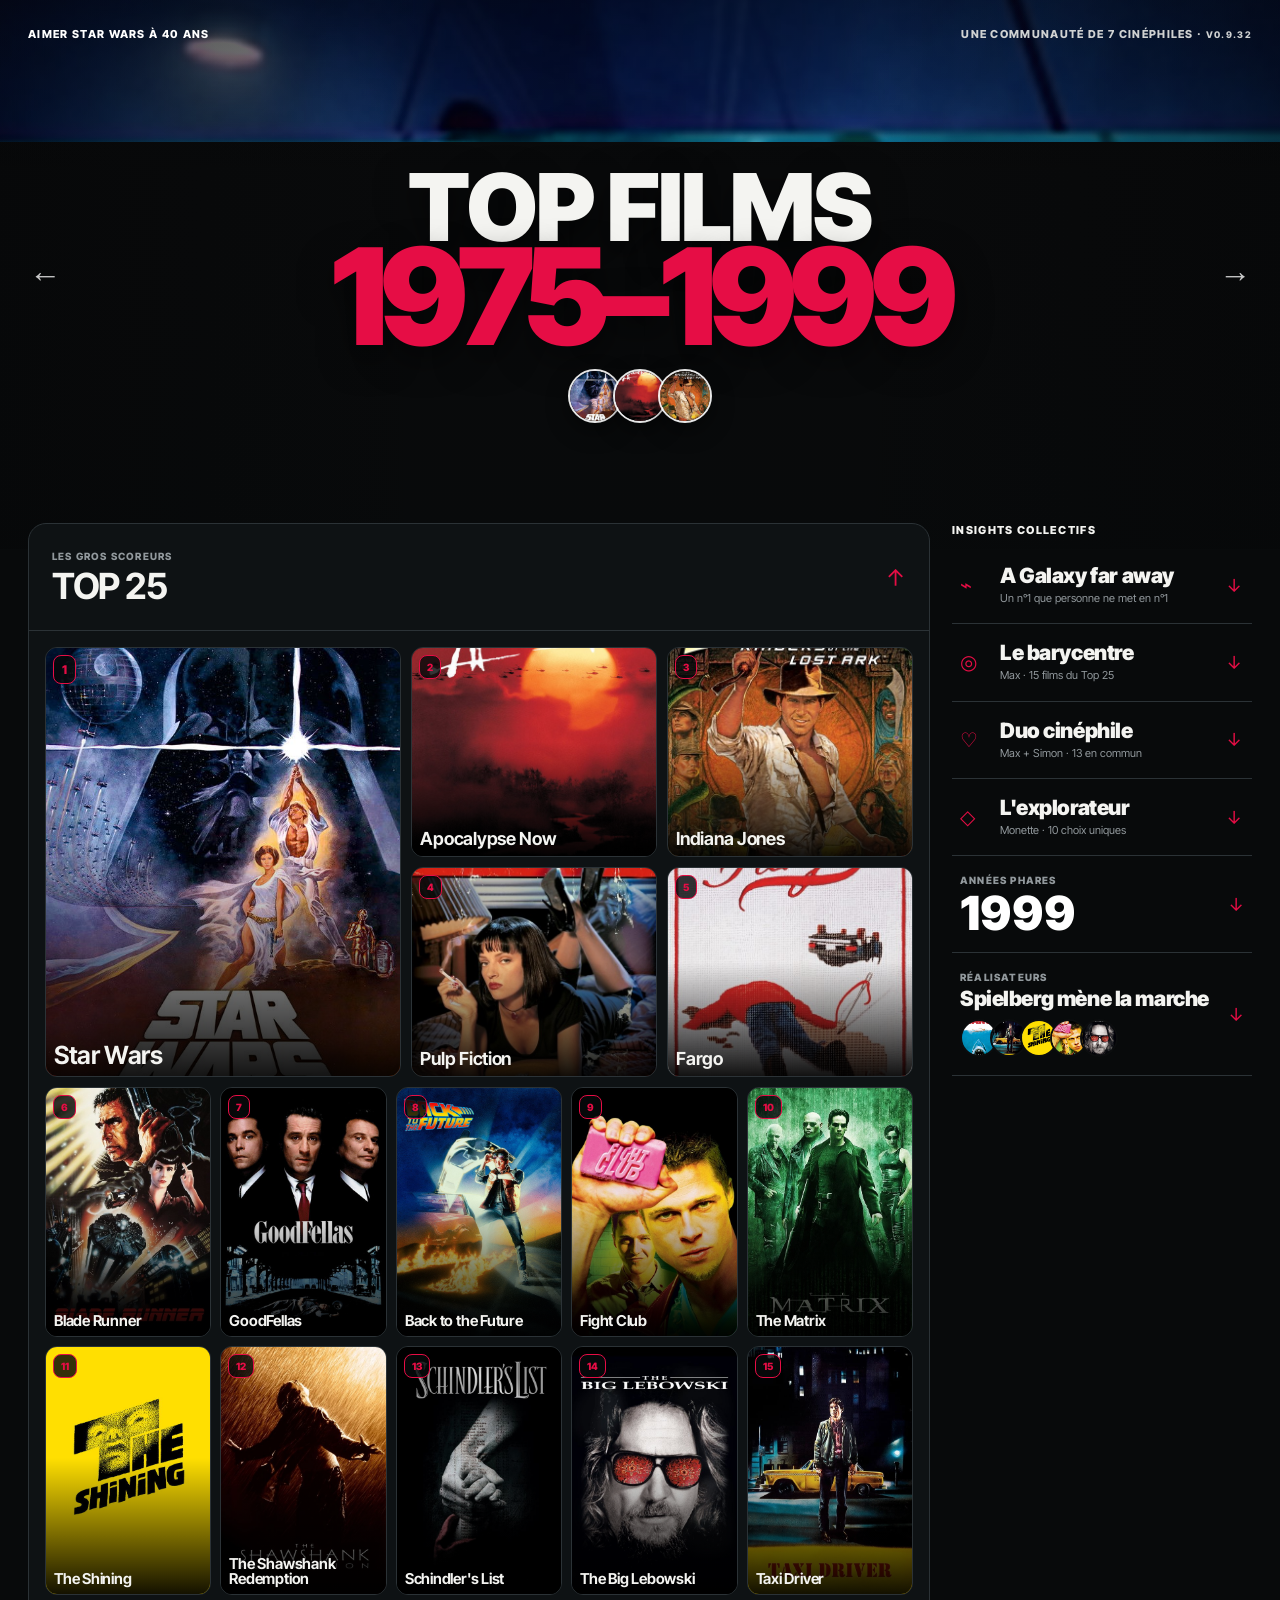
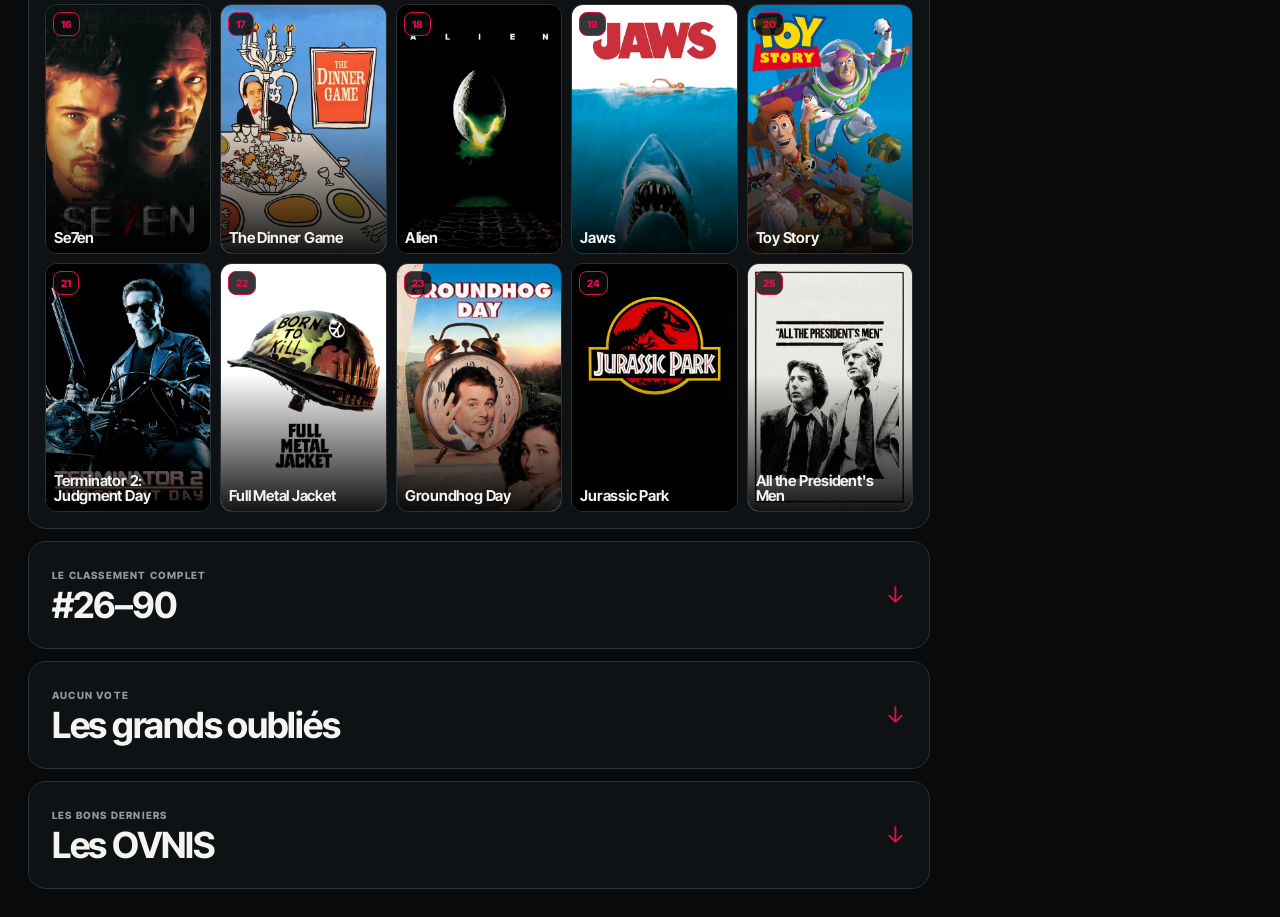
==== 1975-1999/index.html @ 425465da "Restore 1975-1999 hero and native-feeling swipes" ====
<!doctype html>
<html lang="fr">
<head>
<meta charset="utf-8">
<meta name="viewport" content="width=device-width,initial-scale=1,viewport-fit=cover">
<title>Top films 1975–1999 · Aimer Star Wars à 40 ans</title>
<link rel="icon" href="../favicon.svg" type="image/svg+xml">
<link rel="preload" href="../assets/cinema-hero-1975-1999.jpg" as="image">
<link rel="preload" href="../assets/inter-tight-latin.woff2" as="font" type="font/woff2" crossorigin>
<style>
@font-face{font-family:InterTight;src:url('../assets/inter-tight-latin.woff2') format('woff2');font-weight:100 900;font-style:normal;font-display:swap}
:root{--bg:#080a0b;--panel:#0e1214;--line:#2b3236;--txt:#f4f4f1;--mut:#92999d;--red:#e60d45}
*{box-sizing:border-box}
html{background:var(--bg)}
body{margin:0;background:var(--bg);color:var(--txt);font-family:InterTight,Inter,Arial,sans-serif;overflow-x:hidden}
button,a{font:inherit}

/* HERO 1975–1999 */
.hero{height:min(61vh,650px);min-height:480px;position:relative;overflow:hidden;isolation:isolate;background:#090a0b;touch-action:pan-y;will-change:transform}
.hero-bg{position:absolute;top:-4%;left:-4%;width:108%;height:108%;object-fit:cover;object-position:center 46%;filter:saturate(.82) contrast(1.07) brightness(.76);transform:scale(.94);z-index:-3;pointer-events:none}
.hero:before{content:"";position:absolute;inset:0;z-index:-2;background:linear-gradient(90deg,rgba(5,6,7,.46),transparent 35%,transparent 65%,rgba(5,6,7,.46)),linear-gradient(180deg,rgba(5,6,7,.46),transparent 34%,rgba(8,10,11,.12) 55%,#080a0b 100%)}
.hero-nav{max-width:1450px;margin:auto;padding:27px 28px;display:flex;justify-content:space-between;gap:24px;color:#fff;font-size:11px;font-weight:800;letter-spacing:.12em;text-transform:uppercase;position:relative;z-index:4}
.hero-nav span:last-child{color:#d0d2d2}
.hero-title{position:absolute;inset:17% 28px 8%;display:grid;place-items:center;pointer-events:none;z-index:2}
.hero-title h1{margin:0;text-align:center;font-weight:900;letter-spacing:-.055em;line-height:.78;text-transform:uppercase;text-shadow:0 12px 34px rgba(0,0,0,.55)}
.hero-title-line{display:block;font-size:clamp(46px,7.3vw,104px)}
.hero-title em{display:block;color:var(--red);font-style:normal;font-size:clamp(62px,10.5vw,150px);letter-spacing:-.07em}
.hero-top-three{display:flex;justify-content:center;gap:0;margin:20px auto 0;height:58px}
.hero-medallion{width:54px;height:54px;border-radius:50%;overflow:hidden;border:2px solid rgba(255,255,255,.9);margin-left:-9px;box-shadow:0 8px 22px rgba(0,0,0,.45)}
.hero-medallion:first-child{margin-left:0}.hero-medallion img{width:100%;height:100%;object-fit:cover}
.era-nav{position:absolute;inset:0;z-index:12;pointer-events:none}
.era-arrow{position:absolute;top:50%;transform:translateY(-50%);width:58px;height:82px;display:grid;place-items:center;text-decoration:none;color:rgba(255,255,255,.78);pointer-events:auto;font-size:32px;font-weight:300}
.era-arrow.left{left:16px}.era-arrow.right{right:16px}
.era-arrow:after{content:attr(data-tip);position:absolute;top:50%;padding:8px 10px;background:rgba(8,10,11,.94);border:1px solid rgba(255,255,255,.13);font-size:11px;font-weight:750;white-space:nowrap;opacity:0;visibility:hidden;transform:translateY(-50%);transition:opacity .16s ease .7s,visibility 0s linear .86s}
.era-arrow.left:after{left:calc(100% + 7px)}.era-arrow.right:after{right:calc(100% + 7px)}
.era-arrow:hover{color:#fff}.era-arrow:hover:after,.era-arrow:focus-visible:after{opacity:1;visibility:visible;transition-delay:.7s}
.hero.is-era-dragging{transition:none!important}.hero.is-era-settling{transition:transform .22s cubic-bezier(.2,.75,.25,1)!important}

.shell{max-width:1450px;margin:-54px auto 0;padding:28px;position:relative;z-index:2}
.layout{display:grid;grid-template-columns:minmax(0,1fr) 300px;gap:22px;align-items:start}
.stack{display:grid;gap:12px}
.section{position:relative;border:1px solid var(--line);border-radius:18px;background:var(--panel);overflow:hidden}
.section-head{width:100%;min-height:106px;border:0;background:transparent;color:inherit;padding:23px;display:flex;justify-content:space-between;align-items:center;text-align:left;cursor:pointer}
.section-head small{display:block;color:var(--mut);font-size:10px;font-weight:800;letter-spacing:.12em;text-transform:uppercase;margin-bottom:7px}
.section-head strong{font-size:36px;line-height:.95;letter-spacing:-.035em}.section-head i{font-style:normal;color:var(--red);font-size:23px;transition:transform .25s}.section.open .section-head i{transform:rotate(180deg)}
.section-body{display:none;border-top:1px solid var(--line);padding:16px}.section.open .section-body{display:block}

/* Match 2000–2024 Top 25 card language */
.top5{display:grid;grid-template-columns:1.45fr 1fr 1fr;grid-auto-rows:210px;gap:10px;margin-bottom:10px}
.top5 .tile{aspect-ratio:auto;min-height:0}.top5 .tile:first-child{grid-row:span 2}.top5 .tile:nth-child(n+2){min-height:210px}
.grid{display:grid;grid-template-columns:repeat(5,minmax(0,1fr));gap:9px}.grid.compact{grid-template-columns:repeat(9,minmax(0,1fr))}
.tile{position:relative;border:1px solid var(--line);border-radius:12px;background:#151a1d;aspect-ratio:2/3;overflow:hidden;padding:0;color:inherit;cursor:pointer;text-align:left}
.tile img{width:100%;height:100%;object-fit:cover;display:block;transition:transform .22s ease}.tile:after{content:"";position:absolute;inset:45% 0 0;background:linear-gradient(transparent,rgba(0,0,0,.92))}
.rank{position:absolute;z-index:2;top:7px;left:7px;border:1px solid var(--red);border-radius:8px;color:var(--red);background:rgba(8,10,11,.82);padding:5px 7px;font-size:10px;font-weight:850}
.name{position:absolute;z-index:2;left:8px;right:8px;bottom:8px;font-weight:650;font-size:15px;line-height:1;letter-spacing:-.015em}.top5 .name{font-size:18px}.top5 .tile:first-child .name{font-size:25px}.top5 .tile:first-child .rank{font-size:12px;padding:6px 8px}
.hover{position:absolute;z-index:3;inset:0;padding:10px;display:flex;flex-direction:column;justify-content:flex-end;background:linear-gradient(transparent,rgba(0,0,0,.96));opacity:0;transition:.16s;font-size:10px}.tile:hover .hover{opacity:1}.hover b{color:var(--red)}

.sidebar{position:sticky;top:18px}.sidebar-title{font-size:11px;font-weight:850;letter-spacing:.12em;text-transform:uppercase;margin:0 0 10px}.insight,.year-card,.directors{border-bottom:1px solid var(--line)}
.side-toggle{width:100%;border:0;background:transparent;color:inherit;padding:18px 8px;display:grid;grid-template-columns:30px minmax(0,1fr) 18px;gap:10px;align-items:center;text-align:left;cursor:pointer;transition:background .18s,box-shadow .18s}.side-toggle:hover,.side-toggle:focus-visible{background:rgba(230,13,69,.08);box-shadow:inset 2px 0 0 var(--red)}
.side-icon{color:var(--red);font-size:20px}.side-title{display:block;font-size:21px;line-height:1;font-weight:900;letter-spacing:-.02em}.side-sub{display:block;color:var(--mut);font-size:11px;margin-top:5px;line-height:1.3}.side-arrow{color:var(--red);font-size:18px}.side-detail{display:none;padding:0 8px 18px 48px}.insight.open .side-detail,.year-card.open .side-detail,.directors.open .side-detail{display:block}
.side-detail ul{list-style:none;padding:0;margin:0;display:grid;gap:12px}.side-detail li{position:relative;color:#c7cccf;font-size:12px;line-height:1.45;padding-left:14px}.side-detail li:before{content:"";position:absolute;left:0;top:.58em;width:5px;height:5px;border-radius:50%;background:var(--red)}
.year-card .side-toggle,.directors .side-toggle{grid-template-columns:1fr auto}.kicker{display:block;color:var(--mut);font-size:10px;font-weight:850;letter-spacing:.12em;text-transform:uppercase}.year{display:block;color:#fff;font-size:47px;font-weight:950;line-height:.9;margin-top:6px}.chart{height:90px;display:flex;align-items:flex-end;gap:3px;margin:12px 0 16px}.bar{flex:1;min-width:2px;height:calc(var(--v)*10%);background:#3a4348;transition:.18s;position:relative}.bar:hover,.bar.hot{background:var(--red)}.bar:after{content:attr(data-y);position:absolute;bottom:calc(100% + 6px);left:50%;transform:translateX(-50%);font-size:9px;color:#fff;opacity:0}.bar:hover:after{opacity:1}.year-links{display:grid;grid-template-columns:1fr 1fr;gap:6px}.year-links span{border:1px solid var(--line);padding:8px;font-size:10px;color:#b9c0c3}.faces{display:flex;align-items:center;margin-top:10px}.face{width:38px;height:38px;border-radius:50%;overflow:hidden;border:2px solid #0b0d0e;margin-left:-8px}.face:first-child{margin-left:0}.face img{width:100%;height:100%;object-fit:cover}.director-list{display:grid;gap:13px;color:#c7cccf;font-size:11px}.director-list b{display:block;color:#fff;font-size:13px;margin-bottom:3px}
.ghosts{display:grid;grid-template-columns:repeat(5,1fr);gap:9px}.ghost{position:relative;border:1px solid var(--line);border-radius:12px;aspect-ratio:2/3;overflow:hidden;padding:0;background:#101416;color:#fff;cursor:pointer}.ghost img{width:100%;height:100%;object-fit:cover}.ghost span{position:absolute;left:0;right:0;bottom:0;padding:45px 11px 11px;background:linear-gradient(transparent,rgba(0,0,0,.93));font-weight:850;text-align:left}

.modalbg{position:fixed;inset:0;z-index:50;background:rgba(0,0,0,.78);display:none;align-items:center;justify-content:center;padding:20px}.modalbg.open{display:flex}.modal{position:relative;width:min(760px,100%);max-height:86vh;overflow:auto;border:1px solid #3a454b;border-radius:14px;background:#111517;padding:20px;touch-action:pan-y;will-change:transform,opacity}.modal.is-dragging{transition:none!important}.modal-layout{display:grid;grid-template-columns:120px 1fr;gap:18px}.modal-thumb{aspect-ratio:2/3;overflow:hidden;border-radius:8px}.modal-thumb img{width:100%;height:100%;object-fit:cover}.modal h2{font-size:38px;line-height:.93;margin:7px 0 10px}.modal-rank{color:var(--red);font-size:11px;font-weight:850;text-transform:uppercase;letter-spacing:.08em}.stats{display:flex;gap:12px;flex-wrap:wrap;color:#c4c9cc;font-size:12px}.close{position:absolute;right:12px;top:10px;border:0;background:none;color:#fff;font-size:25px;cursor:pointer;z-index:4}.modal-nav{position:fixed;top:50%;transform:translateY(-50%);border:0;background:rgba(12,15,17,.8);color:#fff;width:46px;height:64px;font-size:26px;cursor:pointer}.modal-prev{left:16px}.modal-next{right:16px}
@view-transition{navigation:auto}
::view-transition-old(root){animation:180ms ease both oldpage}::view-transition-new(root){animation:240ms cubic-bezier(.16,1,.3,1) both newpage}@keyframes oldpage{to{opacity:.82;transform:translateX(-2%)}}@keyframes newpage{from{opacity:.82;transform:translateX(2%)}}

@media(max-width:1000px){.layout{grid-template-columns:1fr}.sidebar{position:relative;top:auto}.hero-bg{top:-3%;left:-3%;width:106%;height:106%;transform:scale(.95)}}
@media(max-width:700px){.hero{min-height:520px;height:66vh}.hero-nav{padding:20px 16px;font-size:9px}.hero-title{inset:17% 14px 8%}.hero-title-line{font-size:clamp(42px,12vw,68px)}.hero-title em{font-size:clamp(56px,17vw,98px)}.hero-top-three{margin-top:14px;height:49px}.hero-medallion{width:46px;height:46px}.era-arrow{width:44px}.era-arrow.left{left:5px}.era-arrow.right{right:5px}.era-arrow:after{display:none}.shell{padding:14px;margin-top:-45px}.top5{grid-template-columns:1fr 1fr;grid-auto-rows:180px}.top5 .tile:first-child{grid-column:1/-1;grid-row:span 2;min-height:360px}.top5 .tile:nth-child(n+2){min-height:180px}.grid{grid-template-columns:repeat(3,minmax(0,1fr));gap:8px}.grid.compact{grid-template-columns:repeat(3,1fr)}.ghosts{grid-template-columns:repeat(2,1fr)}.modal-layout{grid-template-columns:86px 1fr}.modal h2{font-size:28px}.modal-nav{display:none}}
@media(max-width:540px){.hero-bg{top:-2%;left:-2%;width:104%;height:104%;object-position:center 42%;transform:scale(.97)}.grid{grid-template-columns:repeat(3,minmax(0,1fr))}.name{font-size:13px}.top5 .name{font-size:16px}.top5 .tile:first-child .name{font-size:23px}}
@media(prefers-reduced-motion:reduce){*{scroll-behavior:auto!important}.hero,.modal{transition:none!important}}
</style>
</head>
<body>
<header class="hero" id="eraHero">
  <img class="hero-bg" src="../assets/cinema-hero-1975-1999.jpg" alt="" aria-hidden="true">
  <div class="hero-nav"><span>Aimer Star Wars à 40 ans</span><span>Une communauté de 7 cinéphiles · <small>v0.9.32</small></span></div>
  <div class="hero-title">
    <h1><span class="hero-title-line">Top films</span><em>1975–1999</em><span class="hero-top-three" id="heroTopThree" aria-label="Les trois premiers films"></span></h1>
  </div>
  <nav class="era-nav" aria-label="Navigation entre les classements"><a class="era-arrow left" href="../" data-tip="Top films 2000–2024" aria-label="Top films 2000–2024">←</a><a class="era-arrow right" href="../" data-tip="Top films 2000–2024" aria-label="Top films 2000–2024">→</a></nav>
</header>
<div class="shell"><div class="layout"><main><div class="stack">
<section class="section open"><button class="section-head"><span><small>Les gros scoreurs</small><strong>TOP 25</strong></span><i>↓</i></button><div class="section-body"><div class="top5" id="top5"></div><div class="grid" id="top25"></div></div></section>
<section class="section"><button class="section-head"><span><small>Le classement complet</small><strong>#26–90</strong></span><i>↓</i></button><div class="section-body"><div class="grid compact" id="full"></div></div></section>
<section class="section"><button class="section-head"><span><small>Aucun vote</small><strong>Les grands oubliés</strong></span><i>↓</i></button><div class="section-body"><div class="ghosts" id="ghosts"></div></div></section>
<section class="section"><button class="section-head"><span><small>Les bons derniers</small><strong>Les OVNIS</strong></span><i>↓</i></button><div class="section-body"><div class="grid" id="bottom"></div></div></section>
</div></main>
<aside class="sidebar"><div class="sidebar-title">Insights collectifs</div>
<div class="insight"><button class="side-toggle"><span class="side-icon">⌁</span><span><b class="side-title">A Galaxy far away</b><span class="side-sub">Un n°1 que personne ne met en n°1</span></span><span class="side-arrow">↓</span></button><div class="side-detail"><ul><li>Star Wars termine #1 collectivement sans être le #1 de personne.</li><li>6 cinéphiles sur 7 le choisissent.</li><li>Son meilleur rang individuel est #2.</li></ul></div></div>
<div class="insight"><button class="side-toggle"><span class="side-icon">◎</span><span><b class="side-title">Le barycentre</b><span class="side-sub">Max · 15 films du Top 25</span></span><span class="side-arrow">↓</span></button><div class="side-detail"><ul><li>Max est le centre de gravité du groupe.</li><li>15 de ses 25 choix figurent dans le Top 25 collectif.</li><li>Simon suit avec 14.</li></ul></div></div>
<div class="insight"><button class="side-toggle"><span class="side-icon">♡</span><span><b class="side-title">Duo cinéphile</b><span class="side-sub">Max + Simon · 13 en commun</span></span><span class="side-arrow">↓</span></button><div class="side-detail"><ul><li>Max + Simon partagent 13 films ou franchises.</li><li>Max + Monette et Garci + Simon en partagent 11.</li><li>C’est le duo le plus proche du canon collectif.</li></ul></div></div>
<div class="insight"><button class="side-toggle"><span class="side-icon">◇</span><span><b class="side-title">L'explorateur</b><span class="side-sub">Monette · 10 choix uniques</span></span><span class="side-arrow">↓</span></button><div class="side-detail"><ul><li>Monette compte 10 choix uniques.</li><li>Beverly Hills Cop : seul vote, classé #1.</li><li>Titanic ne compte lui aussi qu’un seul vote.</li></ul></div></div>
<div class="year-card"><button class="side-toggle"><span><span class="kicker">Années phares</span><b class="year">1999</b></span><span class="side-arrow">↓</span></button><div class="side-detail" style="padding-left:8px"><div style="display:flex;justify-content:space-between;font-size:12px"><b>1990–1999</b><b style="color:var(--red)">57%</b></div><div class="chart" id="chart"></div><div class="year-links"><span>1995 · 1998<br>8 films</span><span>1999<br>Fight Club · Matrix</span><span>1975 · 76 · 79 · 80 · 82</span><span>1978<br>aucun film</span></div></div></div>
<div class="directors"><button class="side-toggle"><span><span class="kicker">Réalisateurs</span><b class="side-title" style="margin-top:5px">Spielberg mène la marche</b><span class="faces"><span class="face"><img src="../assets/posters/1975-1999/jaws.jpg" alt=""></span><span class="face"><img src="../assets/posters/1975-1999/taxi-driver.jpg" alt=""></span><span class="face"><img src="../assets/posters/1975-1999/the-shining.jpg" alt=""></span><span class="face"><img src="../assets/posters/1975-1999/fight-club.jpg" alt=""></span><span class="face"><img src="../assets/posters/1975-1999/the-big-lebowski.jpg" alt=""></span></span></span><span class="side-arrow">↓</span></button><div class="side-detail" style="padding-left:8px"><div class="director-list"><div><b>Steven Spielberg</b>Jaws · E.T. · Schindler's List · Jurassic Park · Saving Private Ryan · Indiana Jones</div><div><b>Martin Scorsese</b>GoodFellas · Taxi Driver · Raging Bull · Casino</div><div><b>Stanley Kubrick</b>The Shining · Full Metal Jacket · Barry Lyndon · Eyes Wide Shut</div><div><b>David Fincher</b>Fight Club · Se7en · The Game</div><div><b>Frères Coen</b>Fargo · The Big Lebowski</div><div><b>Akira Kurosawa</b>Ran · Kagemusha</div></div></div></div>
</aside></div></div>
<div class="modalbg" id="mb"><div class="modal" id="modal"><button class="close" type="button" aria-label="Fermer">×</button><button class="modal-nav modal-prev" type="button" aria-label="Film précédent">‹</button><button class="modal-nav modal-next" type="button" aria-label="Film suivant">›</button><div class="modal-layout"><div class="modal-thumb" id="thumb"></div><div><div class="modal-rank" id="mr"></div><h2 id="mt"></h2><div class="stats" id="stats"></div></div></div></div></div>
<script>
const F=[[1,"Star Wars",131,"6/7","#2","star-wars"],[2,"Apocalypse Now",91,"4/7","#1","apocalypse-now"],[3,"Indiana Jones",84,"5/7","#3","indiana-jones"],[4,"Pulp Fiction",80,"5/7","#3","pulp-fiction"],[5,"Fargo",67,"5/7","#4","fargo"],[6,"Blade Runner",62,"4/7","#1","blade-runner"],[7,"GoodFellas",60,"4/7","#2","goodfellas"],[8,"Back to the Future",55,"3/7","#2","back-to-the-future"],[9,"Fight Club",55,"3/7","#2","fight-club"],[10,"The Matrix",49,"4/7","#5","the-matrix"],[11,"The Shining",49,"3/7","#8","the-shining"],[12,"The Shawshank Redemption",48,"3/7","#1","the-shawshank-redemption"],[13,"Schindler's List",47,"5/7","#13","schindlers-list"],[14,"The Big Lebowski",44,"3/7","#4","the-big-lebowski"],[15,"Taxi Driver",44,"2/7","#1","taxi-driver"],[16,"Se7en",43,"3/7","#1","se7en"],[17,"The Dinner Game",40,"3/7","#7","the-dinner-game"],[18,"Alien",39,"3/7","#4","alien"],[19,"Jaws",37,"4/7","#5","jaws"],[20,"Toy Story",36,"3/7","#8","toy-story"],[21,"Terminator 2: Judgment Day",35,"3/7","#12","terminator-2"],[22,"Full Metal Jacket",33,"2/7","#8","full-metal-jacket"],[23,"Groundhog Day",32,"2/7","#7","groundhog-day"],[24,"Jurassic Park",31,"3/7","#13","jurassic-park"],[25,"All the President's Men",28,"2/7","#2","all-the-presidents-men"],[26,"Heat",27,"2/7","#6","heat"],[27,"Princess Mononoke",25,"2/7","#7","princess-mononoke"],[28,"Léon: The Professional",25,"2/7","#12","leon-the-professional"],[29,"Beverly Hills Cop",25,"1/7","#1","beverly-hills-cop"],[30,"One Flew Over the Cuckoo's Nest",25,"1/7","#1","one-flew-over-the-cuckoos-nest"],[31,"Trainspotting",24,"3/7","#9","trainspotting"],[32,"E.T. the Extra-Terrestrial",24,"2/7","#7","et-the-extra-terrestrial"],[33,"Jesus of Nazareth",24,"1/7","#2","jesus-of-nazareth"],[34,"The Sacrifice",24,"1/7","#2","the-sacrifice"],[35,"Forrest Gump",23,"2/7","#13","forrest-gump"],[36,"In the Mood for Love",23,"1/7","#3","in-the-mood-for-love"],[37,"La Haine",22,"3/7","#17","la-haine"],[38,"Manhattan",22,"1/7","#4","manhattan"],[39,"Ran",22,"1/7","#4","ran"],[40,"Akira",21,"3/7","#9","akira"],[41,"The Silence of the Lambs",21,"3/7","#17","the-silence-of-the-lambs"],[42,"Dead Poets Society",21,"1/7","#5","dead-poets-society"],[43,"Kagemusha",21,"1/7","#5","kagemusha"],[44,"The Thin Red Line",20,"3/7","#9","the-thin-red-line"],[45,"Titanic",20,"1/7","#6","titanic"],[46,"Das Boot",19,"1/7","#7","das-boot"],[47,"Scarface",19,"1/7","#7","scarface"],[48,"Barry Lyndon",18,"1/7","#8","barry-lyndon"],[49,"The Cook, the Thief, His Wife & Her Lover",18,"1/7","#8","the-cook-the-thief-his-wife-and-her-lover"],[50,"Tombstone",18,"1/7","#8","tombstone"],[51,"The Big Chill",17,"1/7","#9","the-big-chill"],[52,"The Usual Suspects",17,"1/7","#9","the-usual-suspects"],[53,"The Nightmare Before Christmas",16,"3/7","#19","the-nightmare-before-christmas"],[54,"Misery",16,"1/7","#10","misery"],[55,"Raging Bull",16,"1/7","#10","raging-bull"],[56,"The Breakfast Club",16,"1/7","#10","the-breakfast-club"],[57,"Eyes Wide Shut",15,"1/7","#11","eyes-wide-shut"],[58,"Planes, Trains and Automobiles",15,"1/7","#11","planes-trains-and-automobiles"],[59,"The Killer",15,"1/7","#11","the-killer"],[60,"Saving Private Ryan",14,"2/7","#15","saving-private-ryan"],[61,"Die Hard",14,"2/7","#18","die-hard"],[62,"Cinema Paradiso",14,"1/7","#12","cinema-paradiso"],[63,"The Fifth Element",14,"1/7","#12","the-fifth-element"],[64,"Man Bites Dog",13,"1/7","#13","man-bites-dog"],[65,"Amadeus",12,"1/7","#14","amadeus"],[66,"Delicatessen",12,"1/7","#14","delicatessen"],[67,"Europa",12,"1/7","#14","europa"],[68,"Good Morning, Vietnam",12,"1/7","#14","good-morning-vietnam"],[69,"My Neighbor Totoro",12,"1/7","#14","my-neighbor-totoro"],[70,"Good Will Hunting",11,"2/7","#17","good-will-hunting"],[71,"Casino",11,"2/7","#18","casino"],[72,"Reservoir Dogs",11,"1/7","#15","reservoir-dogs"],[73,"Being John Malkovich",10,"1/7","#16","being-john-malkovich"],[74,"Gattaca",10,"1/7","#16","gattaca"],[75,"Ghost in the Shell",10,"1/7","#16","ghost-in-the-shell"],[76,"Unforgiven",10,"1/7","#16","unforgiven"],[77,"Once Upon a Time in America",9,"1/7","#17","once-upon-a-time-in-america"],[78,"Rushmore",8,"3/7","#22","rushmore"],[79,"The Blair Witch Project",7,"1/7","#19","the-blair-witch-project"],[80,"Ferris Bueller's Day Off",6,"1/7","#20","ferris-buellers-day-off"],[81,"Hook",6,"1/7","#20","hook"],[82,"Taxi",5,"1/7","#21","taxi-1998"],[83,"Thelma & Louise",5,"1/7","#21","thelma-and-louise"],[84,"Boogie Nights",3,"1/7","#23","boogie-nights"],[85,"The Truman Show",3,"1/7","#23","the-truman-show"],[86,"Ghostbusters",2,"1/7","#24","ghostbusters"],[87,"Run Lola Run",2,"1/7","#24","run-lola-run"],[88,"Dances with Wolves",1,"1/7","#25","dances-with-wolves"],[89,"The Game",1,"1/7","#25","the-game"],[90,"Underground",1,"1/7","#25","underground"]];
const ghosts=[["Blue Velvet","blue-velvet"],["The Deer Hunter","the-deer-hunter"],["Network","network"],["Brazil","brazil"],["Do the Right Thing","do-the-right-thing"],["The Thing","the-thing"],["Before Sunrise","before-sunrise"]];
const poster=f=>`../assets/posters/1975-1999/${f[5]}.jpg`;
function tile(f){return `<button class="tile" data-r="${f[0]}"><img src="${poster(f)}" alt="Affiche de ${f[1]}" loading="${f[0]<=25?'eager':'lazy'}" decoding="async"><span class="rank">${f[0]}</span><span class="name">${f[1]}</span><span class="hover"><b>${f[2]} pts</b><span>${f[3]} votes · Best rank ${f[4]}</span></span></button>`}
document.querySelector('#top5').innerHTML=F.slice(0,5).map(tile).join('');
document.querySelector('#top25').innerHTML=F.slice(5,25).map(tile).join('');
document.querySelector('#full').innerHTML=F.slice(25).map(tile).join('');
document.querySelector('#bottom').innerHTML=F.slice(-10).map(tile).join('');
document.querySelector('#ghosts').innerHTML=ghosts.map((g,i)=>`<button class="ghost" data-g="${i}"><img src="../assets/grands-oublies/1975-1999/${g[1]}.jpg" alt="Affiche de ${g[0]}" loading="lazy"><span>${g[0]}</span></button>`).join('');
document.querySelector('#heroTopThree').innerHTML=F.slice(0,3).map(f=>`<span class="hero-medallion"><img src="${poster(f)}" alt="#${f[0]} ${f[1]}"></span>`).join('');
const years=[3,2,2,0,3,3,2,2,2,4,3,2,3,4,3,3,6,3,5,4,8,2,7,8,5];document.querySelector('#chart').innerHTML=years.map((v,i)=>`<span class="bar ${1975+i===1999?'hot':''}" style="--v:${v}" data-y="${1975+i}"></span>`).join('');
document.querySelectorAll('.section-head').forEach(b=>b.onclick=()=>b.closest('.section').classList.toggle('open'));document.querySelectorAll('.side-toggle').forEach(b=>b.onclick=()=>b.parentElement.classList.toggle('open'));

const mb=document.querySelector('#mb'),modal=document.querySelector('#modal'),thumb=document.querySelector('#thumb'),mr=document.querySelector('#mr'),mt=document.querySelector('#mt'),stats=document.querySelector('#stats');
const reduced=matchMedia('(prefers-reduced-motion: reduce)');let current=0,navigating=false,drag=null;
function showAt(idx){current=(idx+F.length)%F.length;const f=F[current];thumb.innerHTML=`<img src="${poster(f)}" alt="Affiche de ${f[1]}">`;mr.textContent=`#${f[0]} · classement collectif`;mt.textContent=f[1];stats.innerHTML=`<span><b>${f[2]}</b> points</span><span><b>${f[3]}</b> votes</span><span>Best rank <b>${f[4]}</b></span>`;mb.classList.add('open')}
function clearModal(){modal.classList.remove('is-dragging');modal.style.removeProperty('transform');modal.style.removeProperty('opacity')}
async function navigate(step,fromX=0){if(navigating)return;navigating=true;const target=(current+step+F.length)%F.length;const next=F[target];const pre=new Image();pre.src=poster(next);await Promise.race([pre.decode?.().catch(()=>{})||Promise.resolve(),new Promise(r=>setTimeout(r,260))]);if(reduced.matches||!modal.animate){showAt(target);clearModal();navigating=false;return}const w=Math.max(300,modal.getBoundingClientRect().width),exit=step>0?-w:w,enter=step>0?w*.34:-w*.34;await modal.animate([{transform:`translate3d(${fromX}px,0,0)`,opacity:1-Math.min(.16,Math.abs(fromX)/w*.16)},{transform:`translate3d(${exit}px,0,0)`,opacity:.7}],{duration:fromX?125:150,easing:'cubic-bezier(.32,.72,0,1)',fill:'forwards'}).finished;showAt(target);await new Promise(r=>requestAnimationFrame(r));await modal.animate([{transform:`translate3d(${enter}px,0,0)`,opacity:.82},{transform:'translate3d(0,0,0)',opacity:1}],{duration:190,easing:'cubic-bezier(.16,1,.3,1)',fill:'both'}).finished;clearModal();navigating=false}
document.addEventListener('click',e=>{const t=e.target.closest('.tile');if(t)showAt(F.findIndex(f=>f[0]==t.dataset.r));const g=e.target.closest('.ghost');if(g){const x=ghosts[+g.dataset.g];thumb.innerHTML=`<img src="../assets/grands-oublies/1975-1999/${x[1]}.jpg" alt="Affiche de ${x[0]}">`;mr.textContent='Grand absent · 0/7';mt.textContent=x[0];stats.innerHTML='<span><b>0/7</b> votes</span>';mb.classList.add('open')}});
document.querySelector('.close').onclick=()=>mb.classList.remove('open');mb.onclick=e=>{if(e.target===mb)mb.classList.remove('open')};document.querySelector('.modal-prev').onclick=e=>{e.stopPropagation();navigate(-1)};document.querySelector('.modal-next').onclick=e=>{e.stopPropagation();navigate(1)};
document.addEventListener('keydown',e=>{if(!mb.classList.contains('open'))return;if(e.key==='ArrowLeft'){e.preventDefault();navigate(-1)}if(e.key==='ArrowRight'){e.preventDefault();navigate(1)}if(e.key==='Escape')mb.classList.remove('open')});
modal.addEventListener('pointerdown',e=>{if(e.pointerType==='mouse'||e.button!==0||navigating||e.target.closest('button,a'))return;drag={id:e.pointerId,x:e.clientX,y:e.clientY,dx:0,t:performance.now(),locked:false};modal.setPointerCapture?.(e.pointerId)});
modal.addEventListener('pointermove',e=>{if(!drag||drag.id!==e.pointerId)return;drag.dx=e.clientX-drag.x;const dy=e.clientY-drag.y;if(!drag.locked){if(Math.abs(drag.dx)<8&&Math.abs(dy)<8)return;if(Math.abs(dy)>Math.abs(drag.dx)*1.08){drag=null;return}drag.locked=true;modal.classList.add('is-dragging')}const w=Math.max(300,modal.getBoundingClientRect().width);modal.style.transform=`translate3d(${drag.dx}px,0,0)`;modal.style.opacity=String(1-Math.min(.16,Math.abs(drag.dx)/w*.16));e.preventDefault()},{passive:false});
function finishDrag(){if(!drag)return;const d=drag;drag=null;if(!d.locked){clearModal();return}modal.classList.remove('is-dragging');const w=Math.max(300,modal.getBoundingClientRect().width),v=d.dx/Math.max(16,performance.now()-d.t),commit=Math.abs(d.dx)>w*.18||Math.abs(v)>.55;if(commit){navigate(d.dx<0?1:-1,d.dx);return}if(reduced.matches||!modal.animate){clearModal();return}modal.animate([{transform:`translate3d(${d.dx}px,0,0)`,opacity:modal.style.opacity||1},{transform:'translate3d(0,0,0)',opacity:1}],{duration:180,easing:'cubic-bezier(.16,1,.3,1)',fill:'both'}).finished.finally(clearModal)}modal.addEventListener('pointerup',finishDrag);modal.addEventListener('pointercancel',finishDrag);

/* Direct-manipulation swipe between eras. */
const hero=document.querySelector('#eraHero');let eraDrag=null;
hero.addEventListener('pointerdown',e=>{if(e.pointerType==='mouse'||e.button!==0||e.target.closest('a,button'))return;eraDrag={id:e.pointerId,x:e.clientX,y:e.clientY,dx:0,t:performance.now(),locked:false};hero.setPointerCapture?.(e.pointerId)});
hero.addEventListener('pointermove',e=>{if(!eraDrag||eraDrag.id!==e.pointerId)return;eraDrag.dx=e.clientX-eraDrag.x;const dy=e.clientY-eraDrag.y;if(!eraDrag.locked){if(Math.abs(eraDrag.dx)<9&&Math.abs(dy)<9)return;if(Math.abs(dy)>Math.abs(eraDrag.dx)*1.05){eraDrag=null;return}eraDrag.locked=true;hero.classList.add('is-era-dragging')}hero.style.transform=`translate3d(${eraDrag.dx}px,0,0)`;e.preventDefault()},{passive:false});
function finishEra(){if(!eraDrag)return;const d=eraDrag;eraDrag=null;if(!d.locked){hero.style.removeProperty('transform');return}hero.classList.remove('is-era-dragging');const v=d.dx/Math.max(16,performance.now()-d.t),commit=Math.abs(d.dx)>innerWidth*.16||Math.abs(v)>.55;if(!commit){hero.classList.add('is-era-settling');hero.style.transform='translate3d(0,0,0)';setTimeout(()=>{hero.classList.remove('is-era-settling');hero.style.removeProperty('transform')},240);return}if(reduced.matches){location.href='../';return}const sign=d.dx<0?-1:1;hero.classList.add('is-era-settling');hero.style.transform=`translate3d(${sign*innerWidth}px,0,0)`;setTimeout(()=>location.href='../',175)}hero.addEventListener('pointerup',finishEra);hero.addEventListener('pointercancel',finishEra);
</script>
</body></html>
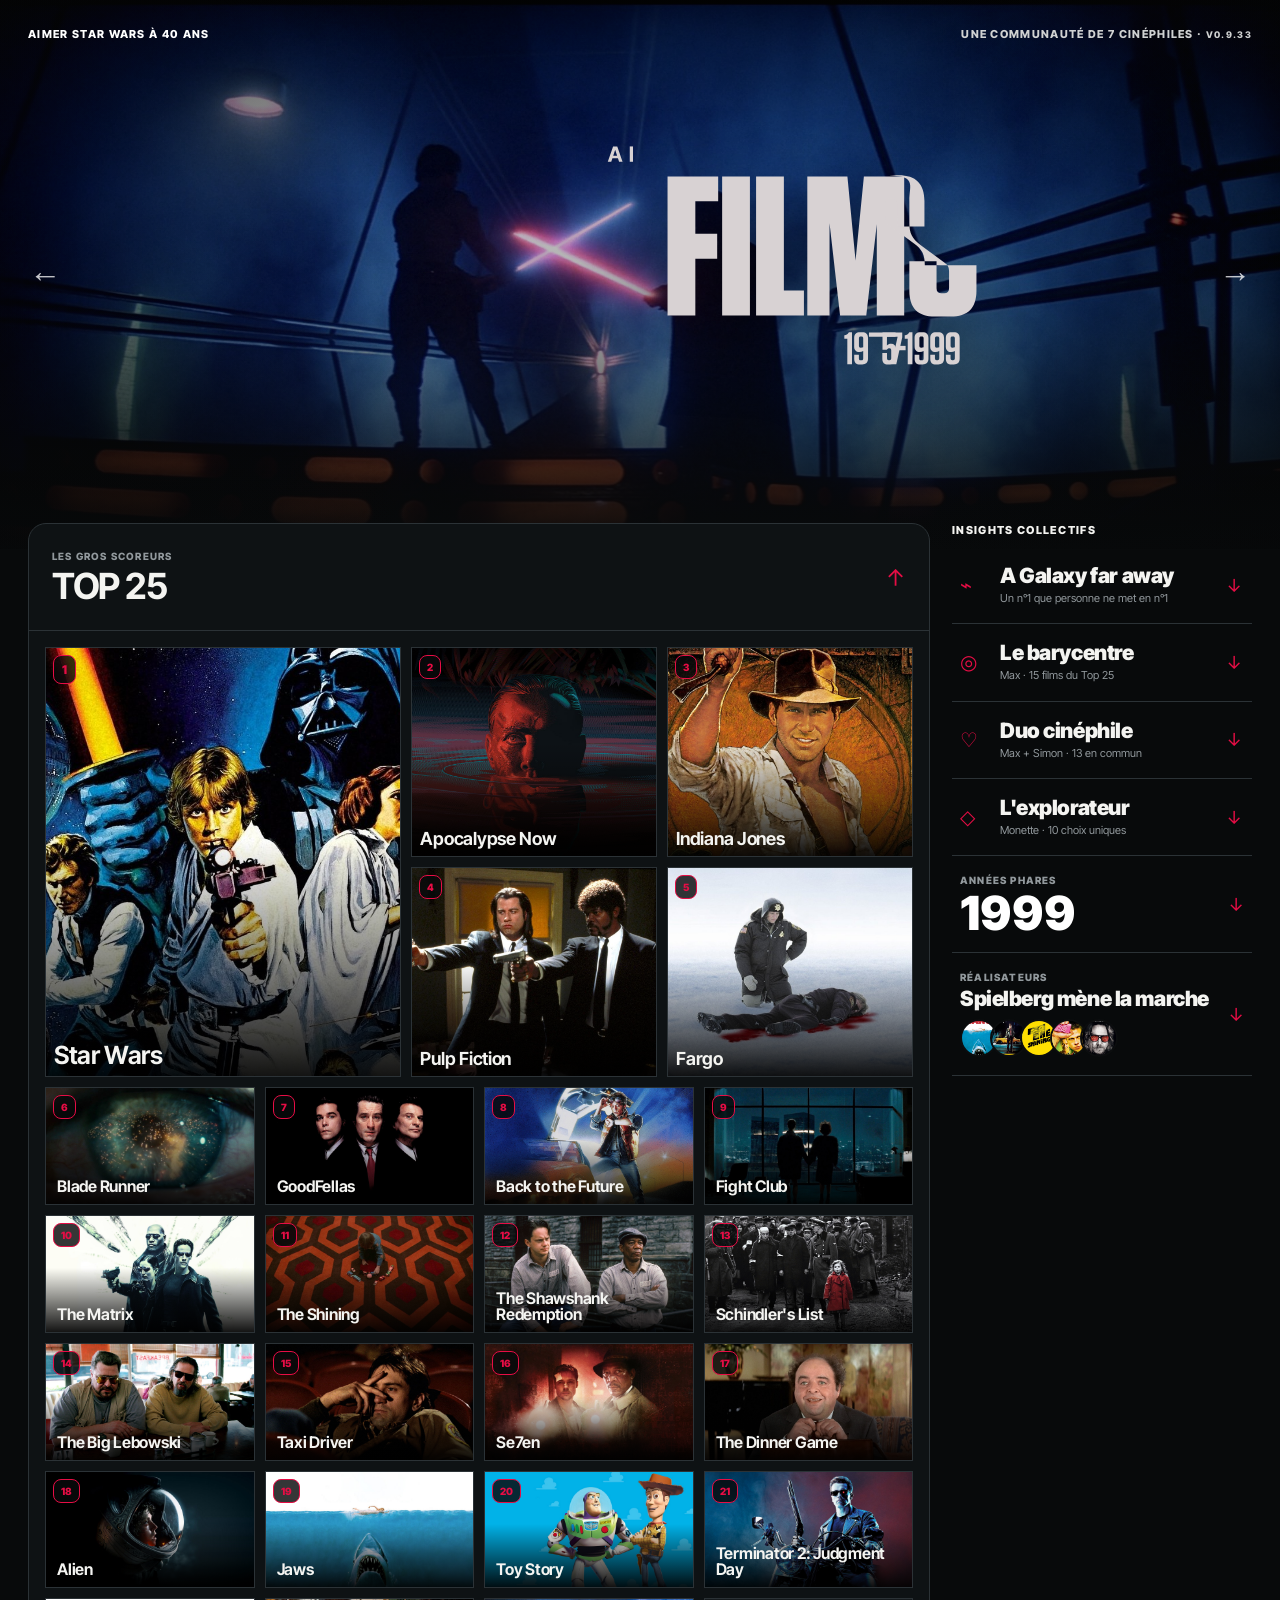
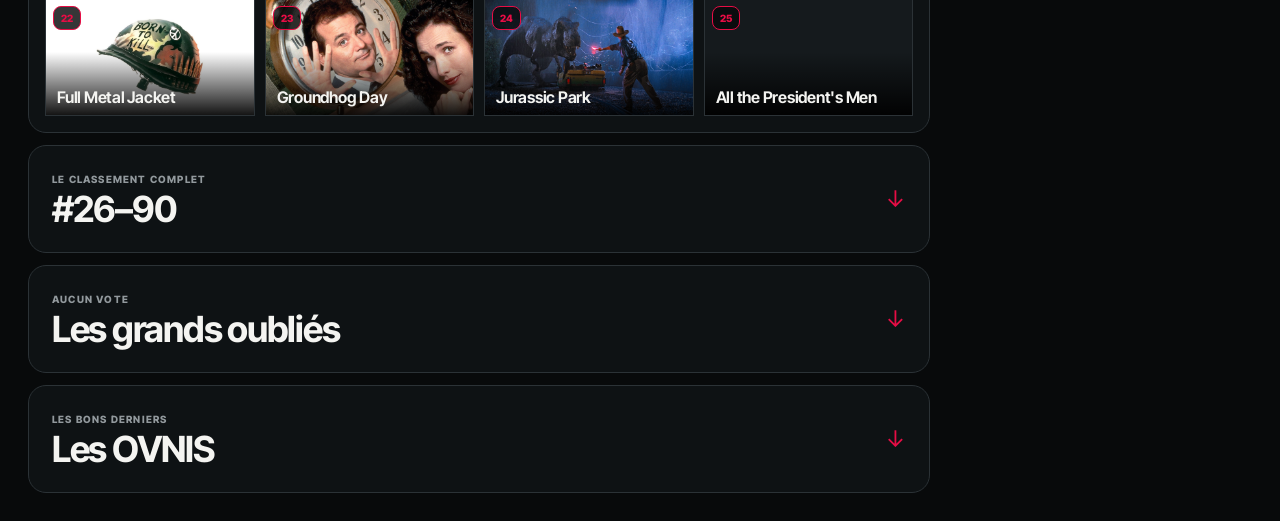
==== commit 5d8d1af6: "Apply 1975-1999 v0.9.33 production treatment [skip ci]" ====
--- a/1975-1999/index.html
+++ b/1975-1999/index.html
@@ -70,12 +70,27 @@
 @media(max-width:700px){.hero{min-height:520px;height:66vh}.hero-nav{padding:20px 16px;font-size:9px}.hero-title{inset:17% 14px 8%}.hero-title-line{font-size:clamp(42px,12vw,68px)}.hero-title em{font-size:clamp(56px,17vw,98px)}.hero-top-three{margin-top:14px;height:49px}.hero-medallion{width:46px;height:46px}.era-arrow{width:44px}.era-arrow.left{left:5px}.era-arrow.right{right:5px}.era-arrow:after{display:none}.shell{padding:14px;margin-top:-45px}.top5{grid-template-columns:1fr 1fr;grid-auto-rows:180px}.top5 .tile:first-child{grid-column:1/-1;grid-row:span 2;min-height:360px}.top5 .tile:nth-child(n+2){min-height:180px}.grid{grid-template-columns:repeat(3,minmax(0,1fr));gap:8px}.grid.compact{grid-template-columns:repeat(3,1fr)}.ghosts{grid-template-columns:repeat(2,1fr)}.modal-layout{grid-template-columns:86px 1fr}.modal h2{font-size:28px}.modal-nav{display:none}}
 @media(max-width:540px){.hero-bg{top:-2%;left:-2%;width:104%;height:104%;object-position:center 42%;transform:scale(.97)}.grid{grid-template-columns:repeat(3,minmax(0,1fr))}.name{font-size:13px}.top5 .name{font-size:16px}.top5 .tile:first-child .name{font-size:23px}}
 @media(prefers-reduced-motion:reduce){*{scroll-behavior:auto!important}.hero,.modal{transition:none!important}}
+
+/* v0.9.33 exact 1975–1999 hero artwork */
+.hero-title{inset:17% 28px 8%!important}
+.hero-title h1{position:relative!important;top:-18px!important;width:min(54.6vw,728px)!important;max-width:100%!important;aspect-ratio:1320/580!important;margin:0!important;background:url('[data-uri]') center/contain no-repeat!important;font-size:0!important;line-height:0!important;text-shadow:none!important;filter:drop-shadow(0 18px 36px rgba(0,0,0,.58))!important}
+.hero-title h1>span,.hero-title h1>em{opacity:0!important;pointer-events:none!important}
+.hero-top-three{display:none!important}
+.hero-bg{top:-4%!important;left:-4%!important;width:108%!important;height:108%!important;object-fit:cover!important;object-position:center 46%!important;transform:scale(.94)!important}
+#top25{grid-template-columns:repeat(4,minmax(0,1fr))!important;gap:10px!important}
+#top25 .tile{aspect-ratio:16/9!important;border-radius:0!important;min-height:0!important}
+#top5 .tile{border-radius:0!important}
+#top25 .tile img,#top5 .tile img{object-fit:cover!important}
+#top25 .name{font-size:16px!important;left:11px!important;right:11px!important;bottom:10px!important}
+@media(max-width:1000px){#top25{grid-template-columns:repeat(3,minmax(0,1fr))!important}.hero-title h1{width:min(64vw,546px)!important}}
+@media(max-width:700px){.hero-title{inset:17% 14px 8%!important}.hero-title h1{width:72.8vw!important;top:-8px!important}#top25{grid-template-columns:repeat(2,minmax(0,1fr))!important;gap:8px!important}#top25 .tile{aspect-ratio:16/10!important}#top25 .name{font-size:14px!important}}
+
 </style>
 </head>
 <body>
 <header class="hero" id="eraHero">
   <img class="hero-bg" src="../assets/cinema-hero-1975-1999.jpg" alt="" aria-hidden="true">
-  <div class="hero-nav"><span>Aimer Star Wars à 40 ans</span><span>Une communauté de 7 cinéphiles · <small>v0.9.32</small></span></div>
+  <div class="hero-nav"><span>Aimer Star Wars à 40 ans</span><span>Une communauté de 7 cinéphiles · <small>v0.9.33</small></span></div>
   <div class="hero-title">
     <h1><span class="hero-title-line">Top films</span><em>1975–1999</em><span class="hero-top-three" id="heroTopThree" aria-label="Les trois premiers films"></span></h1>
   </div>
@@ -96,11 +111,13 @@
 <div class="directors"><button class="side-toggle"><span><span class="kicker">Réalisateurs</span><b class="side-title" style="margin-top:5px">Spielberg mène la marche</b><span class="faces"><span class="face"><img src="../assets/posters/1975-1999/jaws.jpg" alt=""></span><span class="face"><img src="../assets/posters/1975-1999/taxi-driver.jpg" alt=""></span><span class="face"><img src="../assets/posters/1975-1999/the-shining.jpg" alt=""></span><span class="face"><img src="../assets/posters/1975-1999/fight-club.jpg" alt=""></span><span class="face"><img src="../assets/posters/1975-1999/the-big-lebowski.jpg" alt=""></span></span></span><span class="side-arrow">↓</span></button><div class="side-detail" style="padding-left:8px"><div class="director-list"><div><b>Steven Spielberg</b>Jaws · E.T. · Schindler's List · Jurassic Park · Saving Private Ryan · Indiana Jones</div><div><b>Martin Scorsese</b>GoodFellas · Taxi Driver · Raging Bull · Casino</div><div><b>Stanley Kubrick</b>The Shining · Full Metal Jacket · Barry Lyndon · Eyes Wide Shut</div><div><b>David Fincher</b>Fight Club · Se7en · The Game</div><div><b>Frères Coen</b>Fargo · The Big Lebowski</div><div><b>Akira Kurosawa</b>Ran · Kagemusha</div></div></div></div>
 </aside></div></div>
 <div class="modalbg" id="mb"><div class="modal" id="modal"><button class="close" type="button" aria-label="Fermer">×</button><button class="modal-nav modal-prev" type="button" aria-label="Film précédent">‹</button><button class="modal-nav modal-next" type="button" aria-label="Film suivant">›</button><div class="modal-layout"><div class="modal-thumb" id="thumb"></div><div><div class="modal-rank" id="mr"></div><h2 id="mt"></h2><div class="stats" id="stats"></div></div></div></div></div>
+<script src="../scripts/backdrops-1975-1999.js"></script>
 <script>
 const F=[[1,"Star Wars",131,"6/7","#2","star-wars"],[2,"Apocalypse Now",91,"4/7","#1","apocalypse-now"],[3,"Indiana Jones",84,"5/7","#3","indiana-jones"],[4,"Pulp Fiction",80,"5/7","#3","pulp-fiction"],[5,"Fargo",67,"5/7","#4","fargo"],[6,"Blade Runner",62,"4/7","#1","blade-runner"],[7,"GoodFellas",60,"4/7","#2","goodfellas"],[8,"Back to the Future",55,"3/7","#2","back-to-the-future"],[9,"Fight Club",55,"3/7","#2","fight-club"],[10,"The Matrix",49,"4/7","#5","the-matrix"],[11,"The Shining",49,"3/7","#8","the-shining"],[12,"The Shawshank Redemption",48,"3/7","#1","the-shawshank-redemption"],[13,"Schindler's List",47,"5/7","#13","schindlers-list"],[14,"The Big Lebowski",44,"3/7","#4","the-big-lebowski"],[15,"Taxi Driver",44,"2/7","#1","taxi-driver"],[16,"Se7en",43,"3/7","#1","se7en"],[17,"The Dinner Game",40,"3/7","#7","the-dinner-game"],[18,"Alien",39,"3/7","#4","alien"],[19,"Jaws",37,"4/7","#5","jaws"],[20,"Toy Story",36,"3/7","#8","toy-story"],[21,"Terminator 2: Judgment Day",35,"3/7","#12","terminator-2"],[22,"Full Metal Jacket",33,"2/7","#8","full-metal-jacket"],[23,"Groundhog Day",32,"2/7","#7","groundhog-day"],[24,"Jurassic Park",31,"3/7","#13","jurassic-park"],[25,"All the President's Men",28,"2/7","#2","all-the-presidents-men"],[26,"Heat",27,"2/7","#6","heat"],[27,"Princess Mononoke",25,"2/7","#7","princess-mononoke"],[28,"Léon: The Professional",25,"2/7","#12","leon-the-professional"],[29,"Beverly Hills Cop",25,"1/7","#1","beverly-hills-cop"],[30,"One Flew Over the Cuckoo's Nest",25,"1/7","#1","one-flew-over-the-cuckoos-nest"],[31,"Trainspotting",24,"3/7","#9","trainspotting"],[32,"E.T. the Extra-Terrestrial",24,"2/7","#7","et-the-extra-terrestrial"],[33,"Jesus of Nazareth",24,"1/7","#2","jesus-of-nazareth"],[34,"The Sacrifice",24,"1/7","#2","the-sacrifice"],[35,"Forrest Gump",23,"2/7","#13","forrest-gump"],[36,"In the Mood for Love",23,"1/7","#3","in-the-mood-for-love"],[37,"La Haine",22,"3/7","#17","la-haine"],[38,"Manhattan",22,"1/7","#4","manhattan"],[39,"Ran",22,"1/7","#4","ran"],[40,"Akira",21,"3/7","#9","akira"],[41,"The Silence of the Lambs",21,"3/7","#17","the-silence-of-the-lambs"],[42,"Dead Poets Society",21,"1/7","#5","dead-poets-society"],[43,"Kagemusha",21,"1/7","#5","kagemusha"],[44,"The Thin Red Line",20,"3/7","#9","the-thin-red-line"],[45,"Titanic",20,"1/7","#6","titanic"],[46,"Das Boot",19,"1/7","#7","das-boot"],[47,"Scarface",19,"1/7","#7","scarface"],[48,"Barry Lyndon",18,"1/7","#8","barry-lyndon"],[49,"The Cook, the Thief, His Wife & Her Lover",18,"1/7","#8","the-cook-the-thief-his-wife-and-her-lover"],[50,"Tombstone",18,"1/7","#8","tombstone"],[51,"The Big Chill",17,"1/7","#9","the-big-chill"],[52,"The Usual Suspects",17,"1/7","#9","the-usual-suspects"],[53,"The Nightmare Before Christmas",16,"3/7","#19","the-nightmare-before-christmas"],[54,"Misery",16,"1/7","#10","misery"],[55,"Raging Bull",16,"1/7","#10","raging-bull"],[56,"The Breakfast Club",16,"1/7","#10","the-breakfast-club"],[57,"Eyes Wide Shut",15,"1/7","#11","eyes-wide-shut"],[58,"Planes, Trains and Automobiles",15,"1/7","#11","planes-trains-and-automobiles"],[59,"The Killer",15,"1/7","#11","the-killer"],[60,"Saving Private Ryan",14,"2/7","#15","saving-private-ryan"],[61,"Die Hard",14,"2/7","#18","die-hard"],[62,"Cinema Paradiso",14,"1/7","#12","cinema-paradiso"],[63,"The Fifth Element",14,"1/7","#12","the-fifth-element"],[64,"Man Bites Dog",13,"1/7","#13","man-bites-dog"],[65,"Amadeus",12,"1/7","#14","amadeus"],[66,"Delicatessen",12,"1/7","#14","delicatessen"],[67,"Europa",12,"1/7","#14","europa"],[68,"Good Morning, Vietnam",12,"1/7","#14","good-morning-vietnam"],[69,"My Neighbor Totoro",12,"1/7","#14","my-neighbor-totoro"],[70,"Good Will Hunting",11,"2/7","#17","good-will-hunting"],[71,"Casino",11,"2/7","#18","casino"],[72,"Reservoir Dogs",11,"1/7","#15","reservoir-dogs"],[73,"Being John Malkovich",10,"1/7","#16","being-john-malkovich"],[74,"Gattaca",10,"1/7","#16","gattaca"],[75,"Ghost in the Shell",10,"1/7","#16","ghost-in-the-shell"],[76,"Unforgiven",10,"1/7","#16","unforgiven"],[77,"Once Upon a Time in America",9,"1/7","#17","once-upon-a-time-in-america"],[78,"Rushmore",8,"3/7","#22","rushmore"],[79,"The Blair Witch Project",7,"1/7","#19","the-blair-witch-project"],[80,"Ferris Bueller's Day Off",6,"1/7","#20","ferris-buellers-day-off"],[81,"Hook",6,"1/7","#20","hook"],[82,"Taxi",5,"1/7","#21","taxi-1998"],[83,"Thelma & Louise",5,"1/7","#21","thelma-and-louise"],[84,"Boogie Nights",3,"1/7","#23","boogie-nights"],[85,"The Truman Show",3,"1/7","#23","the-truman-show"],[86,"Ghostbusters",2,"1/7","#24","ghostbusters"],[87,"Run Lola Run",2,"1/7","#24","run-lola-run"],[88,"Dances with Wolves",1,"1/7","#25","dances-with-wolves"],[89,"The Game",1,"1/7","#25","the-game"],[90,"Underground",1,"1/7","#25","underground"]];
 const ghosts=[["Blue Velvet","blue-velvet"],["The Deer Hunter","the-deer-hunter"],["Network","network"],["Brazil","brazil"],["Do the Right Thing","do-the-right-thing"],["The Thing","the-thing"],["Before Sunrise","before-sunrise"]];
 const poster=f=>`../assets/posters/1975-1999/${f[5]}.jpg`;
-function tile(f){return `<button class="tile" data-r="${f[0]}"><img src="${poster(f)}" alt="Affiche de ${f[1]}" loading="${f[0]<=25?'eager':'lazy'}" decoding="async"><span class="rank">${f[0]}</span><span class="name">${f[1]}</span><span class="hover"><b>${f[2]} pts</b><span>${f[3]} votes · Best rank ${f[4]}</span></span></button>`}
+const backdrop=f=>f[0]<=25&&filmBackdrops[String(f[0])]?`../${filmBackdrops[String(f[0])]}`:poster(f);
+function tile(f){return `<button class="tile" data-r="${f[0]}"><img src="${backdrop(f)}" alt="Image de ${f[1]}" loading="${f[0]<=25?'eager':'lazy'}" decoding="async"><span class="rank">${f[0]}</span><span class="name">${f[1]}</span><span class="hover"><b>${f[2]} pts</b><span>${f[3]} votes · Best rank ${f[4]}</span></span></button>`}
 document.querySelector('#top5').innerHTML=F.slice(0,5).map(tile).join('');
 document.querySelector('#top25').innerHTML=F.slice(5,25).map(tile).join('');
 document.querySelector('#full').innerHTML=F.slice(25).map(tile).join('');
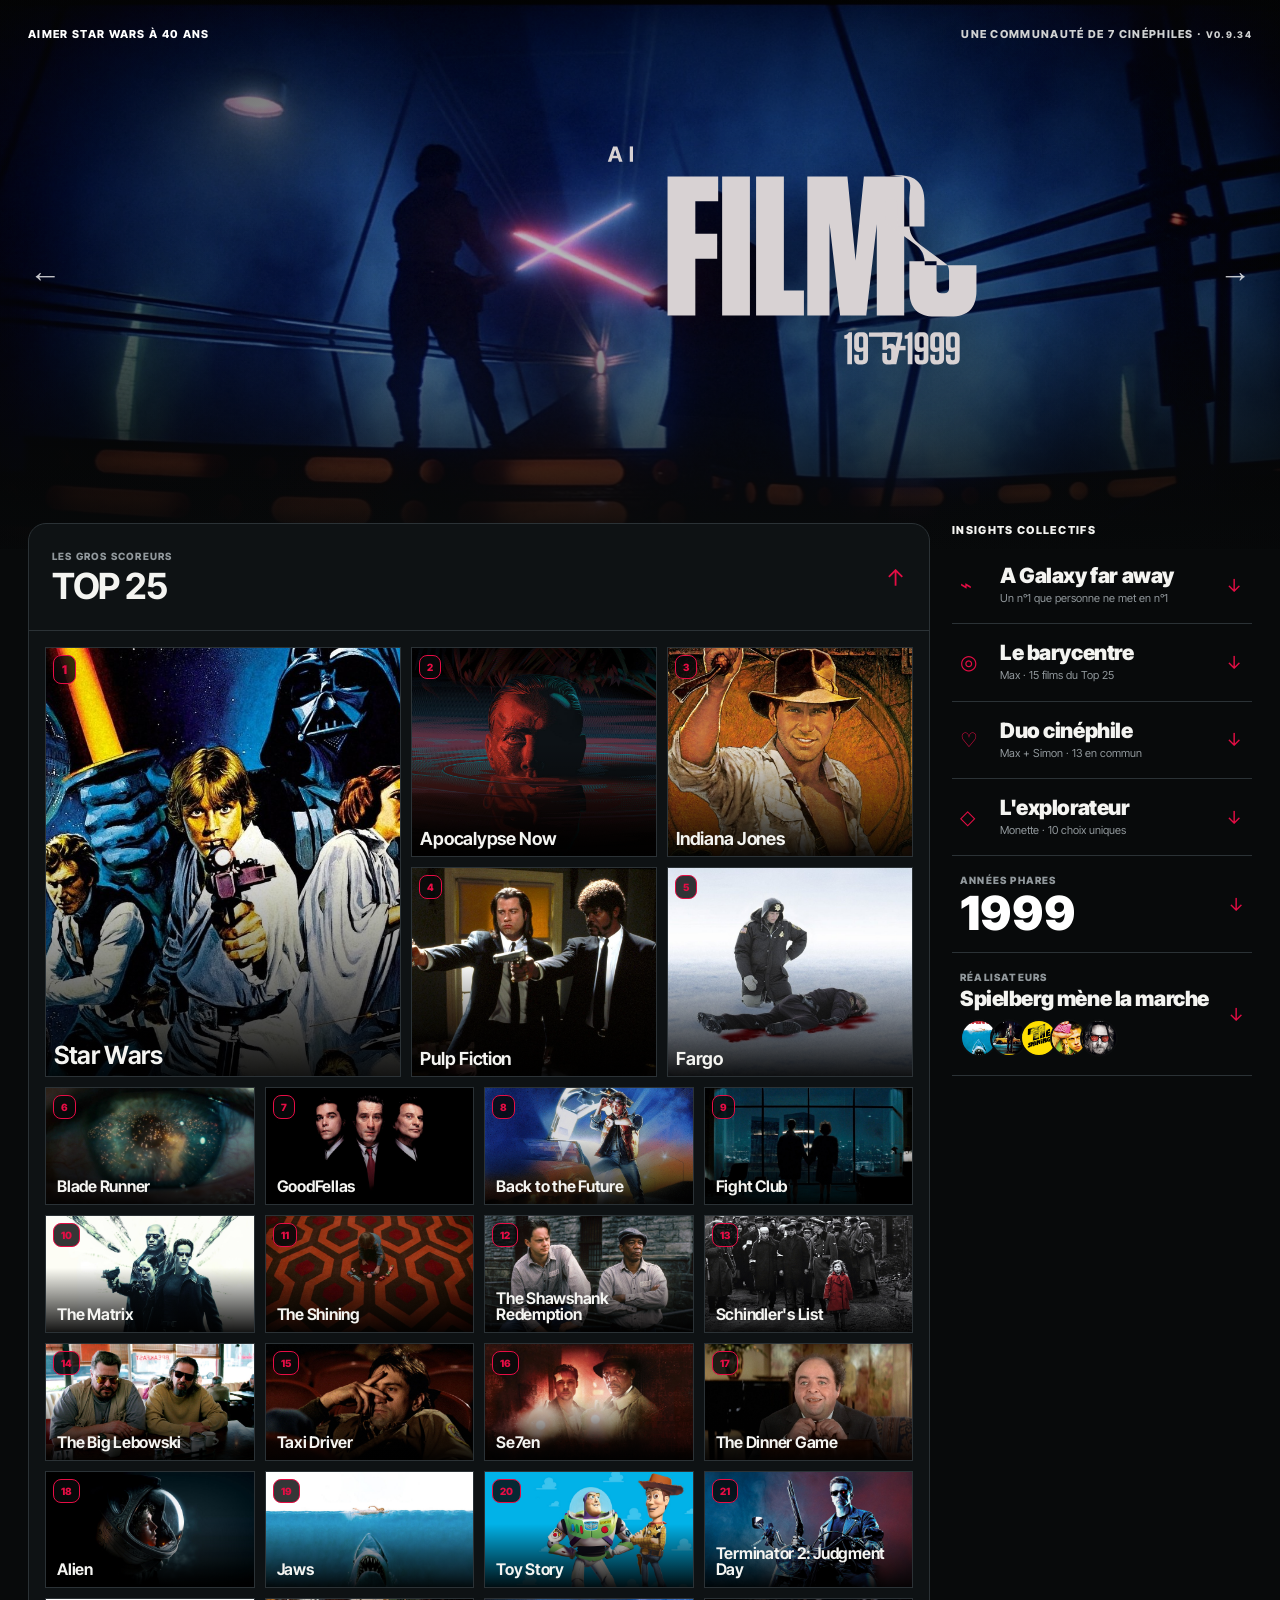
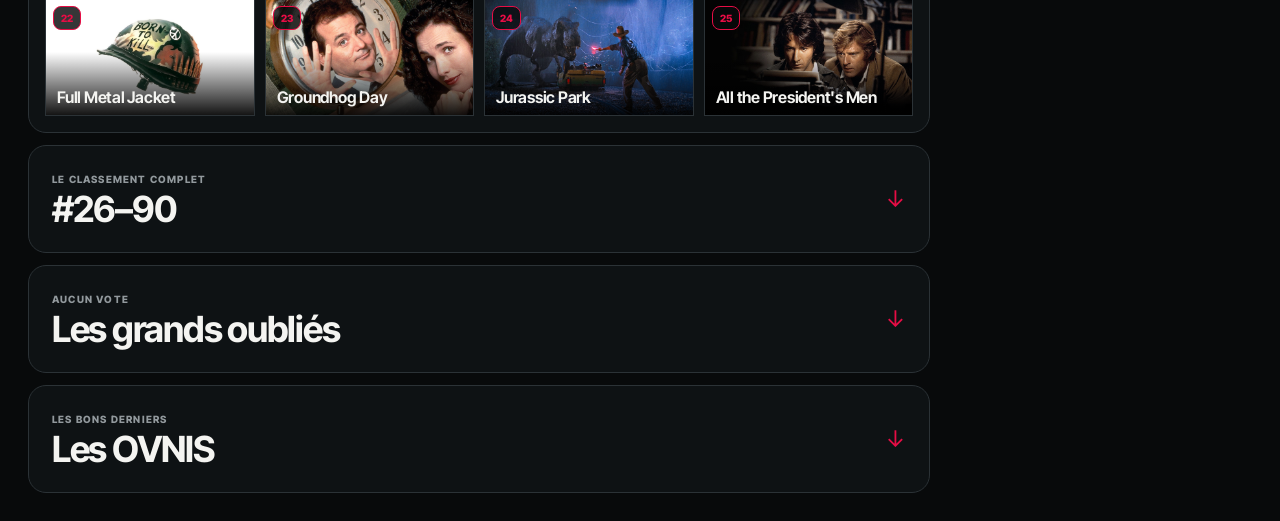
==== commit 0d0b3596: "Apply 1975-1999 v0.9.34 production treatment [skip ci]" ====
--- a/1975-1999/index.html
+++ b/1975-1999/index.html
@@ -71,7 +71,7 @@
 @media(max-width:540px){.hero-bg{top:-2%;left:-2%;width:104%;height:104%;object-position:center 42%;transform:scale(.97)}.grid{grid-template-columns:repeat(3,minmax(0,1fr))}.name{font-size:13px}.top5 .name{font-size:16px}.top5 .tile:first-child .name{font-size:23px}}
 @media(prefers-reduced-motion:reduce){*{scroll-behavior:auto!important}.hero,.modal{transition:none!important}}
 
-/* v0.9.33 exact 1975–1999 hero artwork */
+/* v0.9.34 exact 1975–1999 hero artwork */
 .hero-title{inset:17% 28px 8%!important}
 .hero-title h1{position:relative!important;top:-18px!important;width:min(54.6vw,728px)!important;max-width:100%!important;aspect-ratio:1320/580!important;margin:0!important;background:url('[data-uri]') center/contain no-repeat!important;font-size:0!important;line-height:0!important;text-shadow:none!important;filter:drop-shadow(0 18px 36px rgba(0,0,0,.58))!important}
 .hero-title h1>span,.hero-title h1>em{opacity:0!important;pointer-events:none!important}
@@ -85,12 +85,40 @@
 @media(max-width:1000px){#top25{grid-template-columns:repeat(3,minmax(0,1fr))!important}.hero-title h1{width:min(64vw,546px)!important}}
 @media(max-width:700px){.hero-title{inset:17% 14px 8%!important}.hero-title h1{width:72.8vw!important;top:-8px!important}#top25{grid-template-columns:repeat(2,minmax(0,1fr))!important;gap:8px!important}#top25 .tile{aspect-ratio:16/10!important}#top25 .name{font-size:14px!important}}
 
+
+/* v0.9.34 — make the approved SVG the actual visible hero title */
+.hero-logo{
+  position:absolute!important;
+  inset:17% 28px 8%!important;
+  display:grid!important;
+  place-items:center!important;
+  pointer-events:none!important;
+  z-index:3!important;
+}
+.hero-logo>img{display:none!important}
+.hero-logo::before{
+  content:"";
+  display:block;
+  width:min(54.6vw,728px);
+  max-width:100%;
+  aspect-ratio:1320/580;
+  background:url('../assets/header-title-1975-1999.svg') center/contain no-repeat;
+  filter:drop-shadow(0 18px 36px rgba(0,0,0,.58));
+}
+@media(max-width:1000px){
+  .hero-logo::before{width:min(64vw,546px)}
+}
+@media(max-width:700px){
+  .hero-logo{inset:17% 14px 8%!important}
+  .hero-logo::before{width:72.8vw}
+}
+
 </style>
 </head>
 <body>
 <header class="hero" id="eraHero">
   <img class="hero-bg" src="../assets/cinema-hero-1975-1999.jpg" alt="" aria-hidden="true">
-  <div class="hero-nav"><span>Aimer Star Wars à 40 ans</span><span>Une communauté de 7 cinéphiles · <small>v0.9.33</small></span></div>
+  <div class="hero-nav"><span>Aimer Star Wars à 40 ans</span><span>Une communauté de 7 cinéphiles · <small>v0.9.34</small></span></div>
   <div class="hero-title">
     <h1><span class="hero-title-line">Top films</span><em>1975–1999</em><span class="hero-top-three" id="heroTopThree" aria-label="Les trois premiers films"></span></h1>
   </div>
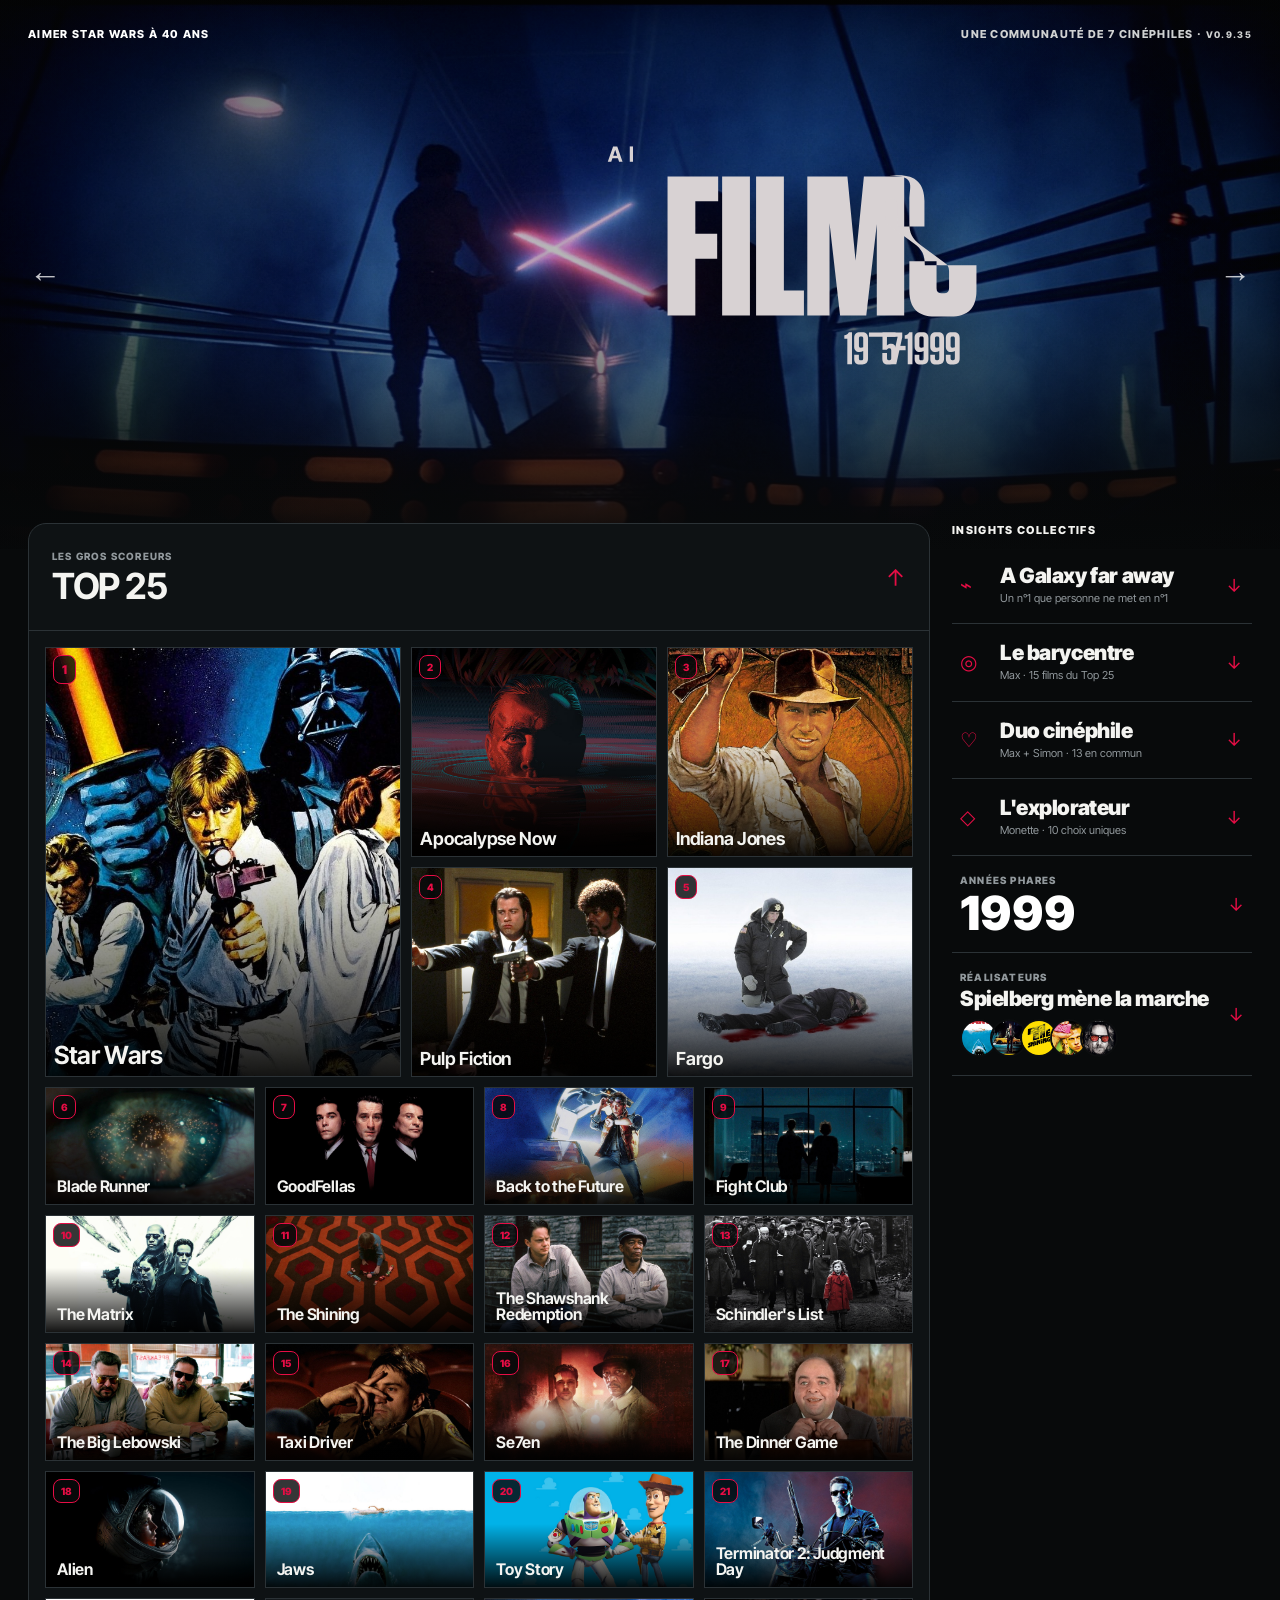
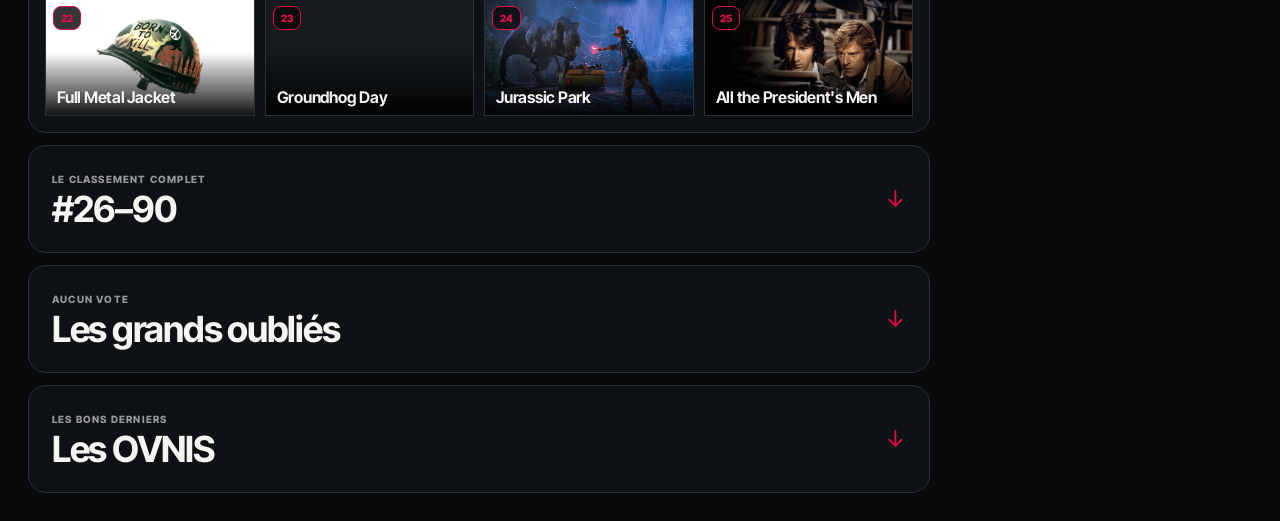
==== commit f102cabb: "Apply 1975-1999 v0.9.35 mobile cinematic fix [skip ci]" ====
--- a/1975-1999/index.html
+++ b/1975-1999/index.html
@@ -71,7 +71,7 @@
 @media(max-width:540px){.hero-bg{top:-2%;left:-2%;width:104%;height:104%;object-position:center 42%;transform:scale(.97)}.grid{grid-template-columns:repeat(3,minmax(0,1fr))}.name{font-size:13px}.top5 .name{font-size:16px}.top5 .tile:first-child .name{font-size:23px}}
 @media(prefers-reduced-motion:reduce){*{scroll-behavior:auto!important}.hero,.modal{transition:none!important}}
 
-/* v0.9.34 exact 1975–1999 hero artwork */
+/* v0.9.35 exact 1975–1999 hero artwork */
 .hero-title{inset:17% 28px 8%!important}
 .hero-title h1{position:relative!important;top:-18px!important;width:min(54.6vw,728px)!important;max-width:100%!important;aspect-ratio:1320/580!important;margin:0!important;background:url('[data-uri]') center/contain no-repeat!important;font-size:0!important;line-height:0!important;text-shadow:none!important;filter:drop-shadow(0 18px 36px rgba(0,0,0,.58))!important}
 .hero-title h1>span,.hero-title h1>em{opacity:0!important;pointer-events:none!important}
@@ -86,7 +86,7 @@
 @media(max-width:700px){.hero-title{inset:17% 14px 8%!important}.hero-title h1{width:72.8vw!important;top:-8px!important}#top25{grid-template-columns:repeat(2,minmax(0,1fr))!important;gap:8px!important}#top25 .tile{aspect-ratio:16/10!important}#top25 .name{font-size:14px!important}}
 
 
-/* v0.9.34 — make the approved SVG the actual visible hero title */
+/* v0.9.35 — make the approved SVG the actual visible hero title */
 .hero-logo{
   position:absolute!important;
   inset:17% 28px 8%!important;
@@ -113,12 +113,28 @@
   .hero-logo::before{width:72.8vw}
 }
 
+
+/* v0.9.35 exact 1975–1999 hero artwork */
+.hero-title{inset:17% 28px 8%!important}
+.hero-title h1{position:relative!important;top:-18px!important;width:min(54.6vw,728px)!important;max-width:100%!important;aspect-ratio:1320/580!important;margin:0!important;background:url('[data-uri]') center/contain no-repeat!important;font-size:0!important;line-height:0!important;text-shadow:none!important;filter:drop-shadow(0 18px 36px rgba(0,0,0,.58))!important}
+.hero-title h1>span,.hero-title h1>em{opacity:0!important;pointer-events:none!important}
+.hero-top-three{display:none!important}
+.hero-bg{top:-4%!important;left:-4%!important;width:108%!important;height:108%!important;object-fit:cover!important;object-position:center 46%!important;transform:scale(.94)!important}
+#top25{grid-template-columns:repeat(4,minmax(0,1fr))!important;gap:10px!important}
+#top25 .tile{aspect-ratio:16/9!important;border-radius:0!important;min-height:0!important}
+#top5 .tile{border-radius:0!important}
+#top25 .tile img,#top5 .tile img{object-fit:cover!important}
+#top25 .name{font-size:16px!important;left:11px!important;right:11px!important;bottom:10px!important}
+@media(max-width:1000px){#top25{grid-template-columns:repeat(3,minmax(0,1fr))!important}.hero-title h1{width:min(64vw,546px)!important}}
+@media(max-width:700px){.hero-title{inset:17% 14px 8%!important}.hero-title h1{width:72.8vw!important;top:-8px!important}#top25{grid-template-columns:repeat(2,minmax(0,1fr))!important;gap:8px!important}#top25 .tile{aspect-ratio:16/10!important}#top25 .name{font-size:14px!important}}
+
 </style>
+<link rel="stylesheet" href="../assets/1975-mobile-v095.css?v=0.9.35">
 </head>
 <body>
 <header class="hero" id="eraHero">
   <img class="hero-bg" src="../assets/cinema-hero-1975-1999.jpg" alt="" aria-hidden="true">
-  <div class="hero-nav"><span>Aimer Star Wars à 40 ans</span><span>Une communauté de 7 cinéphiles · <small>v0.9.34</small></span></div>
+  <div class="hero-nav"><span>Aimer Star Wars à 40 ans</span><span>Une communauté de 7 cinéphiles · <small>v0.9.35</small></span></div>
   <div class="hero-title">
     <h1><span class="hero-title-line">Top films</span><em>1975–1999</em><span class="hero-top-three" id="heroTopThree" aria-label="Les trois premiers films"></span></h1>
   </div>
--- a/assets/1975-mobile-v095.css
+++ b/assets/1975-mobile-v095.css
@@ -0,0 +1,131 @@
+/* ASWA40 1975–1999 v0.9.35 — mobile + cinematic Top 25 correction */
+
+/* Backdrops belong in landscape cards, not poster-shaped boxes. */
+#topRest .tile{
+  aspect-ratio:16/9;
+}
+#topRest{
+  grid-template-columns:repeat(4,minmax(0,1fr));
+  gap:10px;
+}
+
+@media(max-width:850px){
+  #topRest{
+    grid-template-columns:repeat(3,minmax(0,1fr));
+  }
+}
+
+@media(max-width:700px){
+  /* Restore the approved mobile crop instead of inheriting desktop !important rules. */
+  .hero-bg{
+    top:-2%!important;
+    left:-2%!important;
+    width:104%!important;
+    height:104%!important;
+    object-fit:cover!important;
+    object-position:center 42%!important;
+    transform:scale(.97)!important;
+  }
+
+  /* The supplied SVG needs its own mobile scale; desktop 54.6vw was making it undersized/off-centre. */
+  .hero-title{
+    inset:17% 14px 8%!important;
+    place-items:center!important;
+  }
+  .hero-title h1{
+    width:72.8vw!important;
+    max-width:520px!important;
+    top:-6px!important;
+    margin-inline:auto!important;
+  }
+
+  /* Top 5: use the backdrop as a backdrop. #1 becomes a true wide hero card. */
+  .top5{
+    grid-template-columns:repeat(2,minmax(0,1fr))!important;
+    grid-auto-rows:auto!important;
+    gap:8px!important;
+  }
+  .top5 .tile{
+    min-height:0!important;
+    aspect-ratio:16/9!important;
+  }
+  .top5 .tile:first-child{
+    grid-column:1/-1!important;
+    grid-row:auto!important;
+    min-height:0!important;
+    aspect-ratio:16/9!important;
+  }
+  .top5 .tile:nth-child(n+2){
+    min-height:0!important;
+    aspect-ratio:16/10!important;
+  }
+
+  /* #6–25: wider cinematic cards instead of 3 narrow poster slots. */
+  #topRest{
+    grid-template-columns:repeat(2,minmax(0,1fr))!important;
+    gap:8px!important;
+  }
+  #topRest .tile{
+    aspect-ratio:16/9!important;
+  }
+  #topRest .name{
+    font-size:12px!important;
+  }
+
+  /* Keep the detail card compact and visually detached from the page beneath it. */
+  .modalbg{
+    padding:16px!important;
+    background:rgba(0,0,0,.82)!important;
+    backdrop-filter:blur(2px);
+  }
+  .modal{
+    width:min(100%,620px)!important;
+    max-height:78svh!important;
+    padding:18px!important;
+    border-radius:16px!important;
+    overflow:auto!important;
+  }
+  .modal-layout{
+    grid-template-columns:82px minmax(0,1fr)!important;
+    gap:14px!important;
+    align-items:start!important;
+  }
+  .modal-thumb{
+    width:82px!important;
+    border-radius:9px!important;
+  }
+  .modal h2{
+    font-size:28px!important;
+    line-height:.95!important;
+    margin:8px 42px 10px 0!important;
+  }
+  .stats{
+    gap:8px!important;
+  }
+  .close{
+    right:10px!important;
+    top:9px!important;
+  }
+}
+
+@media(max-width:420px){
+  .hero-title h1{
+    width:76vw!important;
+  }
+  .top5 .tile:nth-child(n+2){
+    aspect-ratio:16/11!important;
+  }
+  .modal{
+    padding:16px!important;
+  }
+  .modal-layout{
+    grid-template-columns:76px minmax(0,1fr)!important;
+    gap:12px!important;
+  }
+  .modal-thumb{
+    width:76px!important;
+  }
+  .modal h2{
+    font-size:25px!important;
+  }
+}
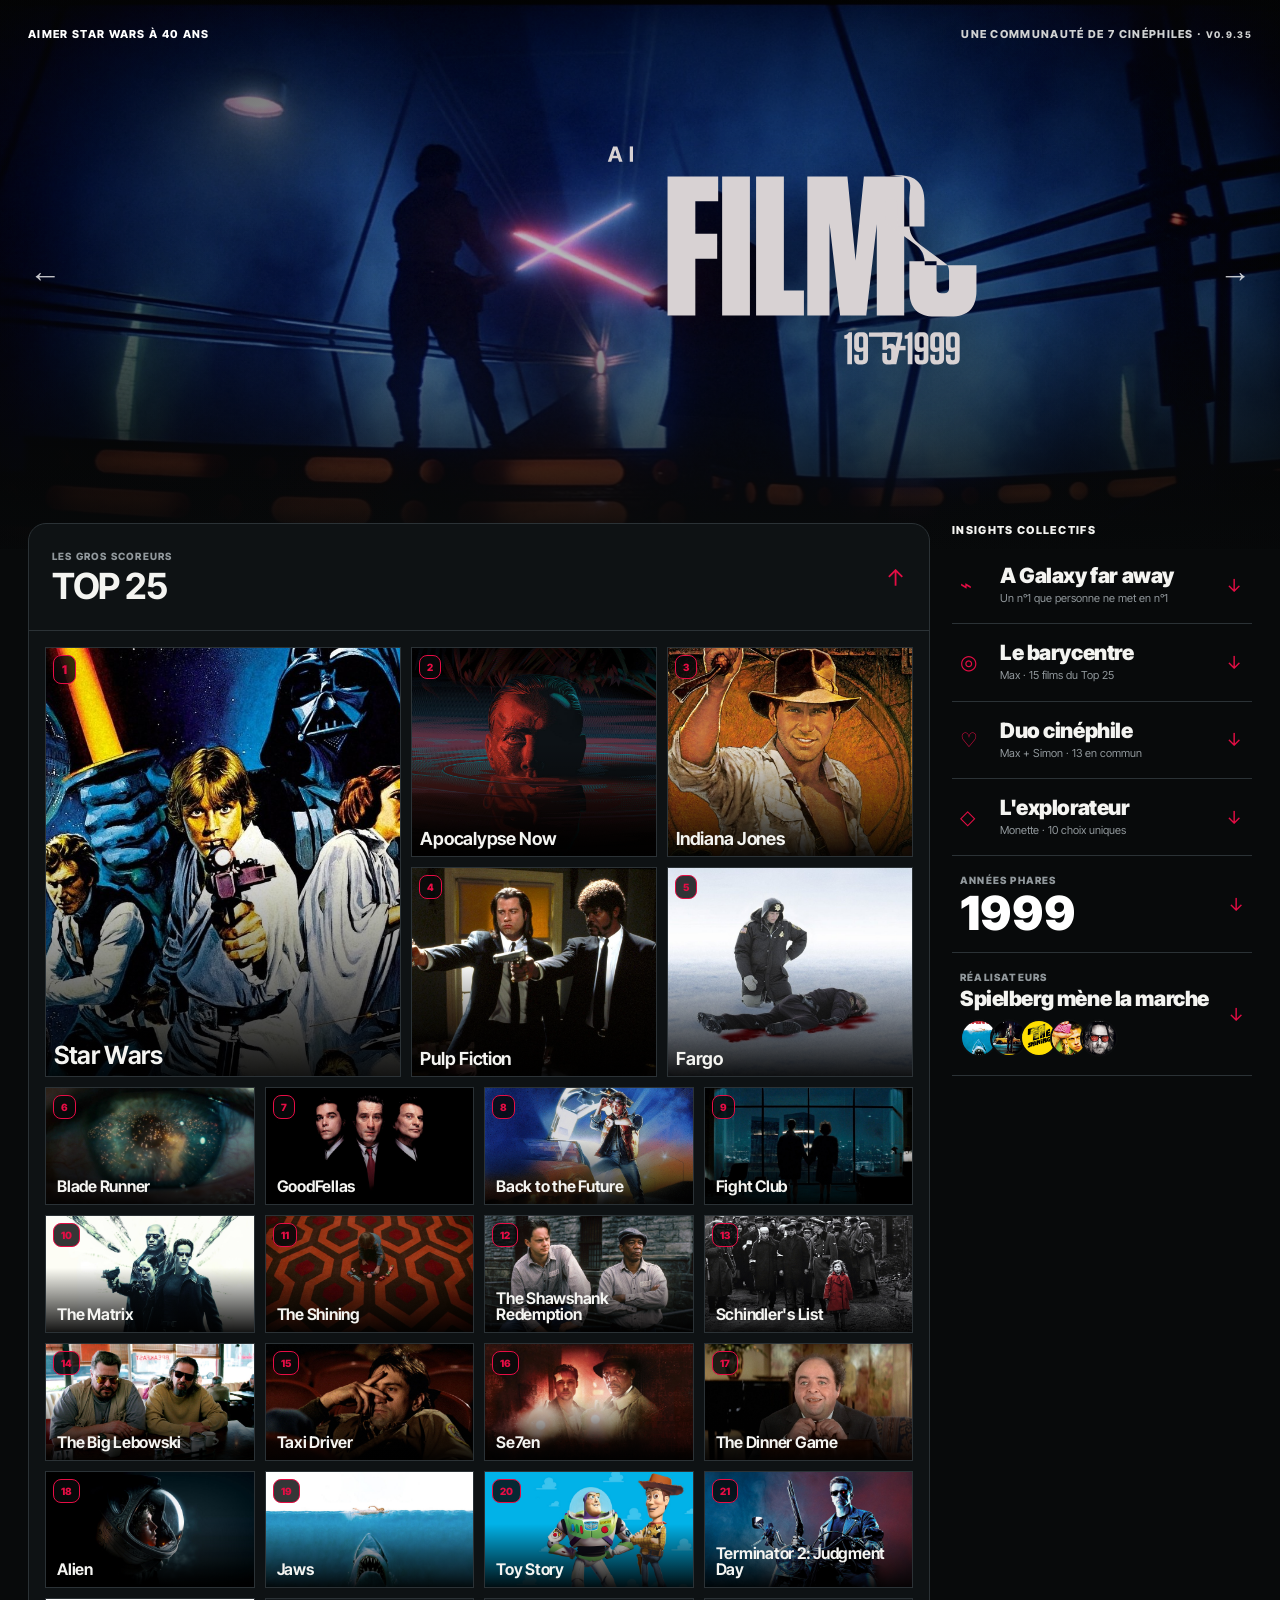
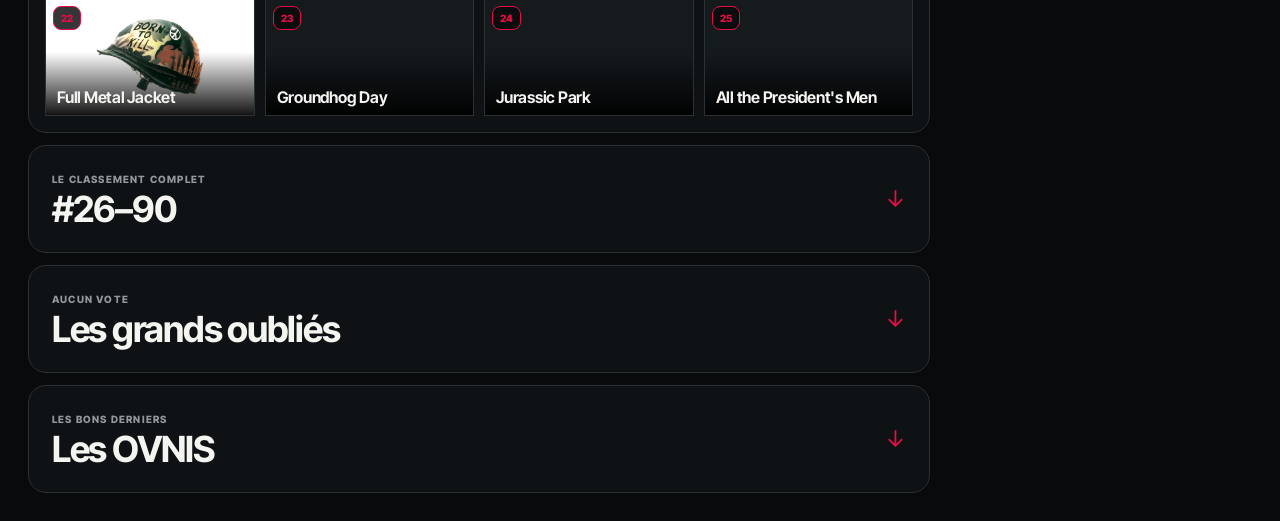
==== commit 6b80a9a4: "Fix 1975-1999 header SVG viewBox [skip ci]" ====
--- a/1975-1999/index.html
+++ b/1975-1999/index.html
@@ -73,7 +73,7 @@
 
 /* v0.9.35 exact 1975–1999 hero artwork */
 .hero-title{inset:17% 28px 8%!important}
-.hero-title h1{position:relative!important;top:-18px!important;width:min(54.6vw,728px)!important;max-width:100%!important;aspect-ratio:1320/580!important;margin:0!important;background:url('[data-uri]') center/contain no-repeat!important;font-size:0!important;line-height:0!important;text-shadow:none!important;filter:drop-shadow(0 18px 36px rgba(0,0,0,.58))!important}
+.hero-title h1{position:relative!important;top:-18px!important;width:min(54.6vw,728px)!important;max-width:100%!important;aspect-ratio:1320/580!important;margin:0!important;background:url('[data-uri]') center/contain no-repeat!important;font-size:0!important;line-height:0!important;text-shadow:none!important;filter:drop-shadow(0 18px 36px rgba(0,0,0,.58))!important}
 .hero-title h1>span,.hero-title h1>em{opacity:0!important;pointer-events:none!important}
 .hero-top-three{display:none!important}
 .hero-bg{top:-4%!important;left:-4%!important;width:108%!important;height:108%!important;object-fit:cover!important;object-position:center 46%!important;transform:scale(.94)!important}
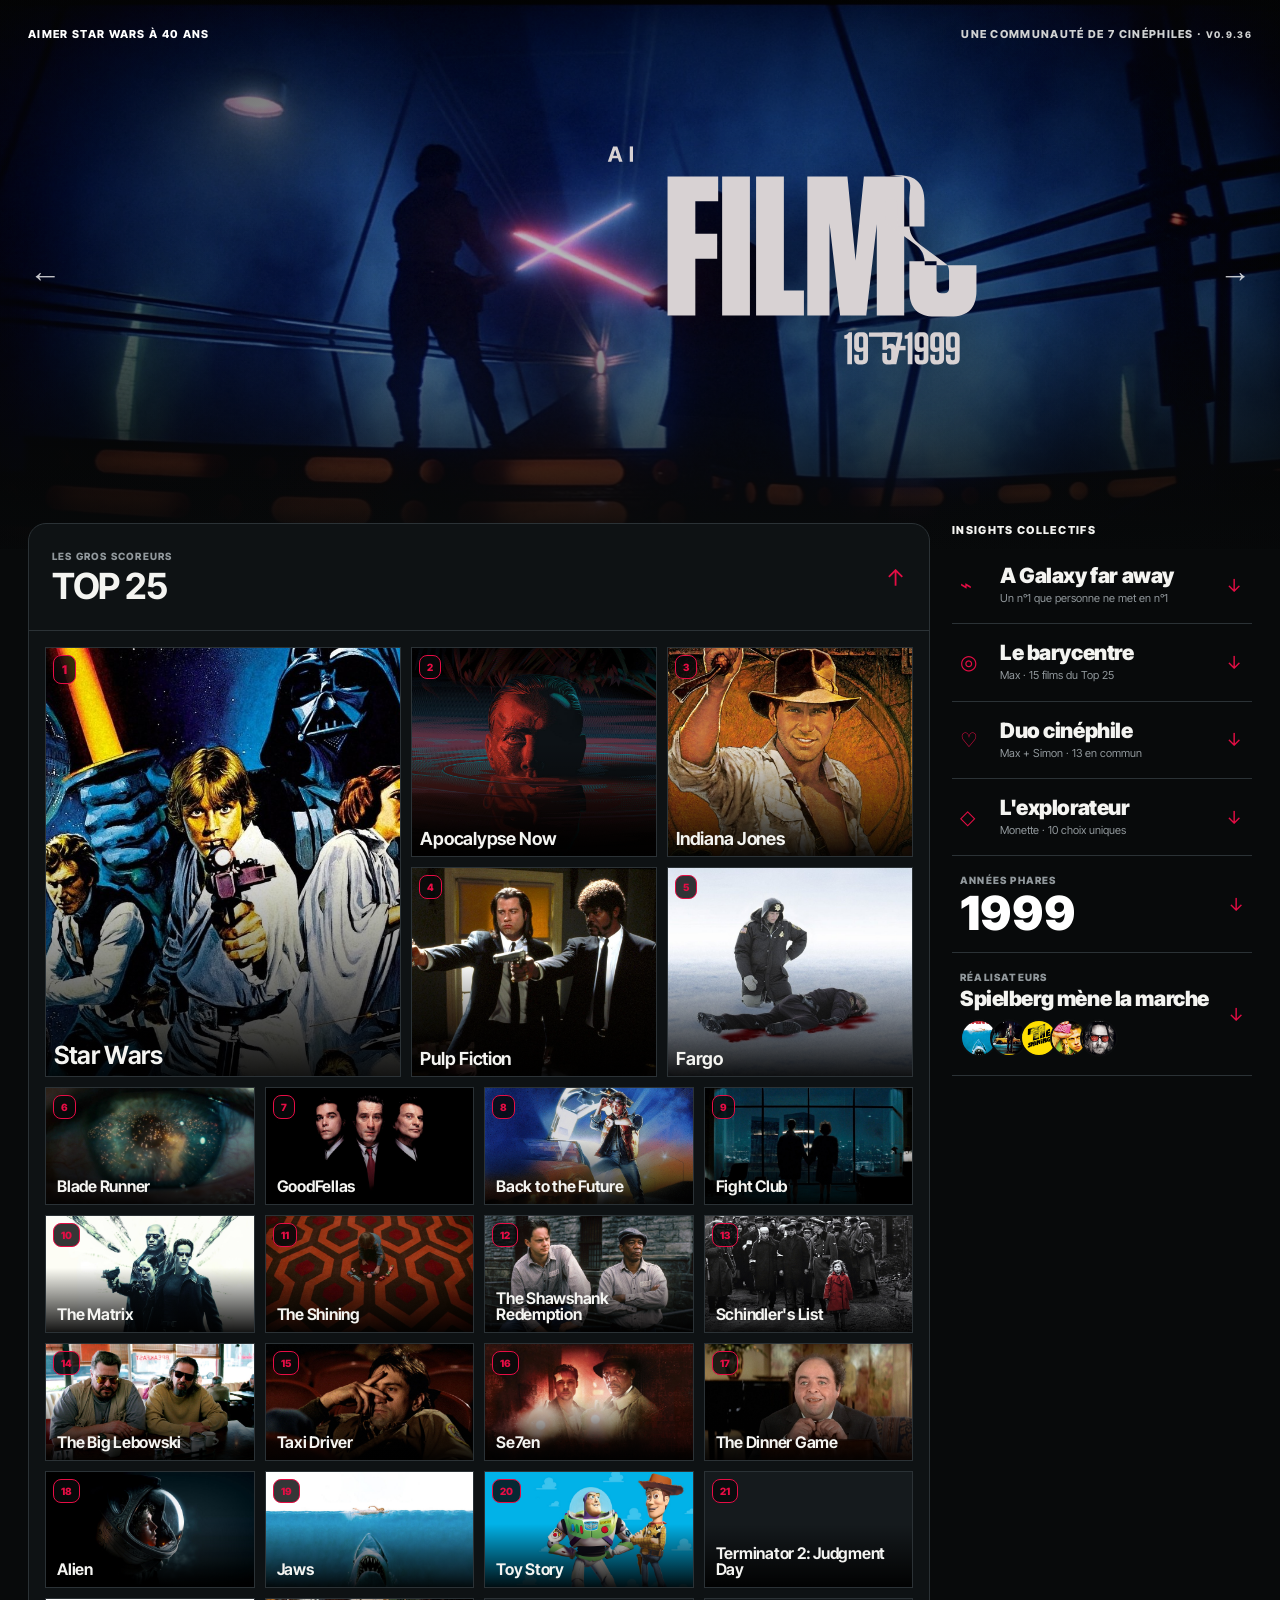
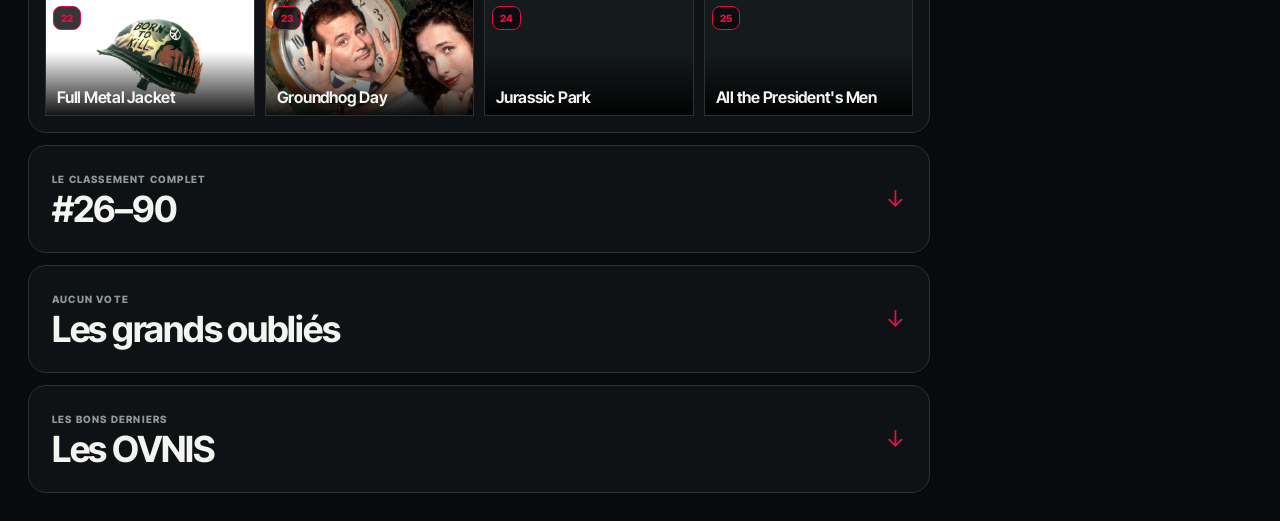
==== commit 23dc4947: "Ship true 1975 v0.9.36 native SVG header [skip ci]" ====
--- a/1975-1999/index.html
+++ b/1975-1999/index.html
@@ -71,9 +71,9 @@
 @media(max-width:540px){.hero-bg{top:-2%;left:-2%;width:104%;height:104%;object-position:center 42%;transform:scale(.97)}.grid{grid-template-columns:repeat(3,minmax(0,1fr))}.name{font-size:13px}.top5 .name{font-size:16px}.top5 .tile:first-child .name{font-size:23px}}
 @media(prefers-reduced-motion:reduce){*{scroll-behavior:auto!important}.hero,.modal{transition:none!important}}
 
-/* v0.9.35 exact 1975–1999 hero artwork */
+/* v0.9.36 canonical 1975–1999 hero artwork — native SVG asset */
 .hero-title{inset:17% 28px 8%!important}
-.hero-title h1{position:relative!important;top:-18px!important;width:min(54.6vw,728px)!important;max-width:100%!important;aspect-ratio:1320/580!important;margin:0!important;background:url('[data-uri]') center/contain no-repeat!important;font-size:0!important;line-height:0!important;text-shadow:none!important;filter:drop-shadow(0 18px 36px rgba(0,0,0,.58))!important}
+.hero-title h1{position:relative!important;top:-18px!important;width:min(54.6vw,728px)!important;max-width:100%!important;aspect-ratio:16/9!important;margin:0!important;background:url('../assets/header-title-1975-1999.svg') center/contain no-repeat center/contain no-repeat!important;font-size:0!important;line-height:0!important;text-shadow:none!important;filter:drop-shadow(0 18px 36px rgba(0,0,0,.58))!important}
 .hero-title h1>span,.hero-title h1>em{opacity:0!important;pointer-events:none!important}
 .hero-top-three{display:none!important}
 .hero-bg{top:-4%!important;left:-4%!important;width:108%!important;height:108%!important;object-fit:cover!important;object-position:center 46%!important;transform:scale(.94)!important}
@@ -86,7 +86,7 @@
 @media(max-width:700px){.hero-title{inset:17% 14px 8%!important}.hero-title h1{width:72.8vw!important;top:-8px!important}#top25{grid-template-columns:repeat(2,minmax(0,1fr))!important;gap:8px!important}#top25 .tile{aspect-ratio:16/10!important}#top25 .name{font-size:14px!important}}
 
 
-/* v0.9.35 — make the approved SVG the actual visible hero title */
+/* v0.9.36 — make the approved SVG the actual visible hero title */
 .hero-logo{
   position:absolute!important;
   inset:17% 28px 8%!important;
@@ -114,7 +114,7 @@
 }
 
 
-/* v0.9.35 exact 1975–1999 hero artwork */
+/* v0.9.36 canonical 1975–1999 hero artwork — native SVG asset */
 .hero-title{inset:17% 28px 8%!important}
 .hero-title h1{position:relative!important;top:-18px!important;width:min(54.6vw,728px)!important;max-width:100%!important;aspect-ratio:1320/580!important;margin:0!important;background:url('[data-uri]') center/contain no-repeat!important;font-size:0!important;line-height:0!important;text-shadow:none!important;filter:drop-shadow(0 18px 36px rgba(0,0,0,.58))!important}
 .hero-title h1>span,.hero-title h1>em{opacity:0!important;pointer-events:none!important}
@@ -134,7 +134,7 @@
 <body>
 <header class="hero" id="eraHero">
   <img class="hero-bg" src="../assets/cinema-hero-1975-1999.jpg" alt="" aria-hidden="true">
-  <div class="hero-nav"><span>Aimer Star Wars à 40 ans</span><span>Une communauté de 7 cinéphiles · <small>v0.9.35</small></span></div>
+  <div class="hero-nav"><span>Aimer Star Wars à 40 ans</span><span>Une communauté de 7 cinéphiles · <small>v0.9.36</small></span></div>
   <div class="hero-title">
     <h1><span class="hero-title-line">Top films</span><em>1975–1999</em><span class="hero-top-three" id="heroTopThree" aria-label="Les trois premiers films"></span></h1>
   </div>
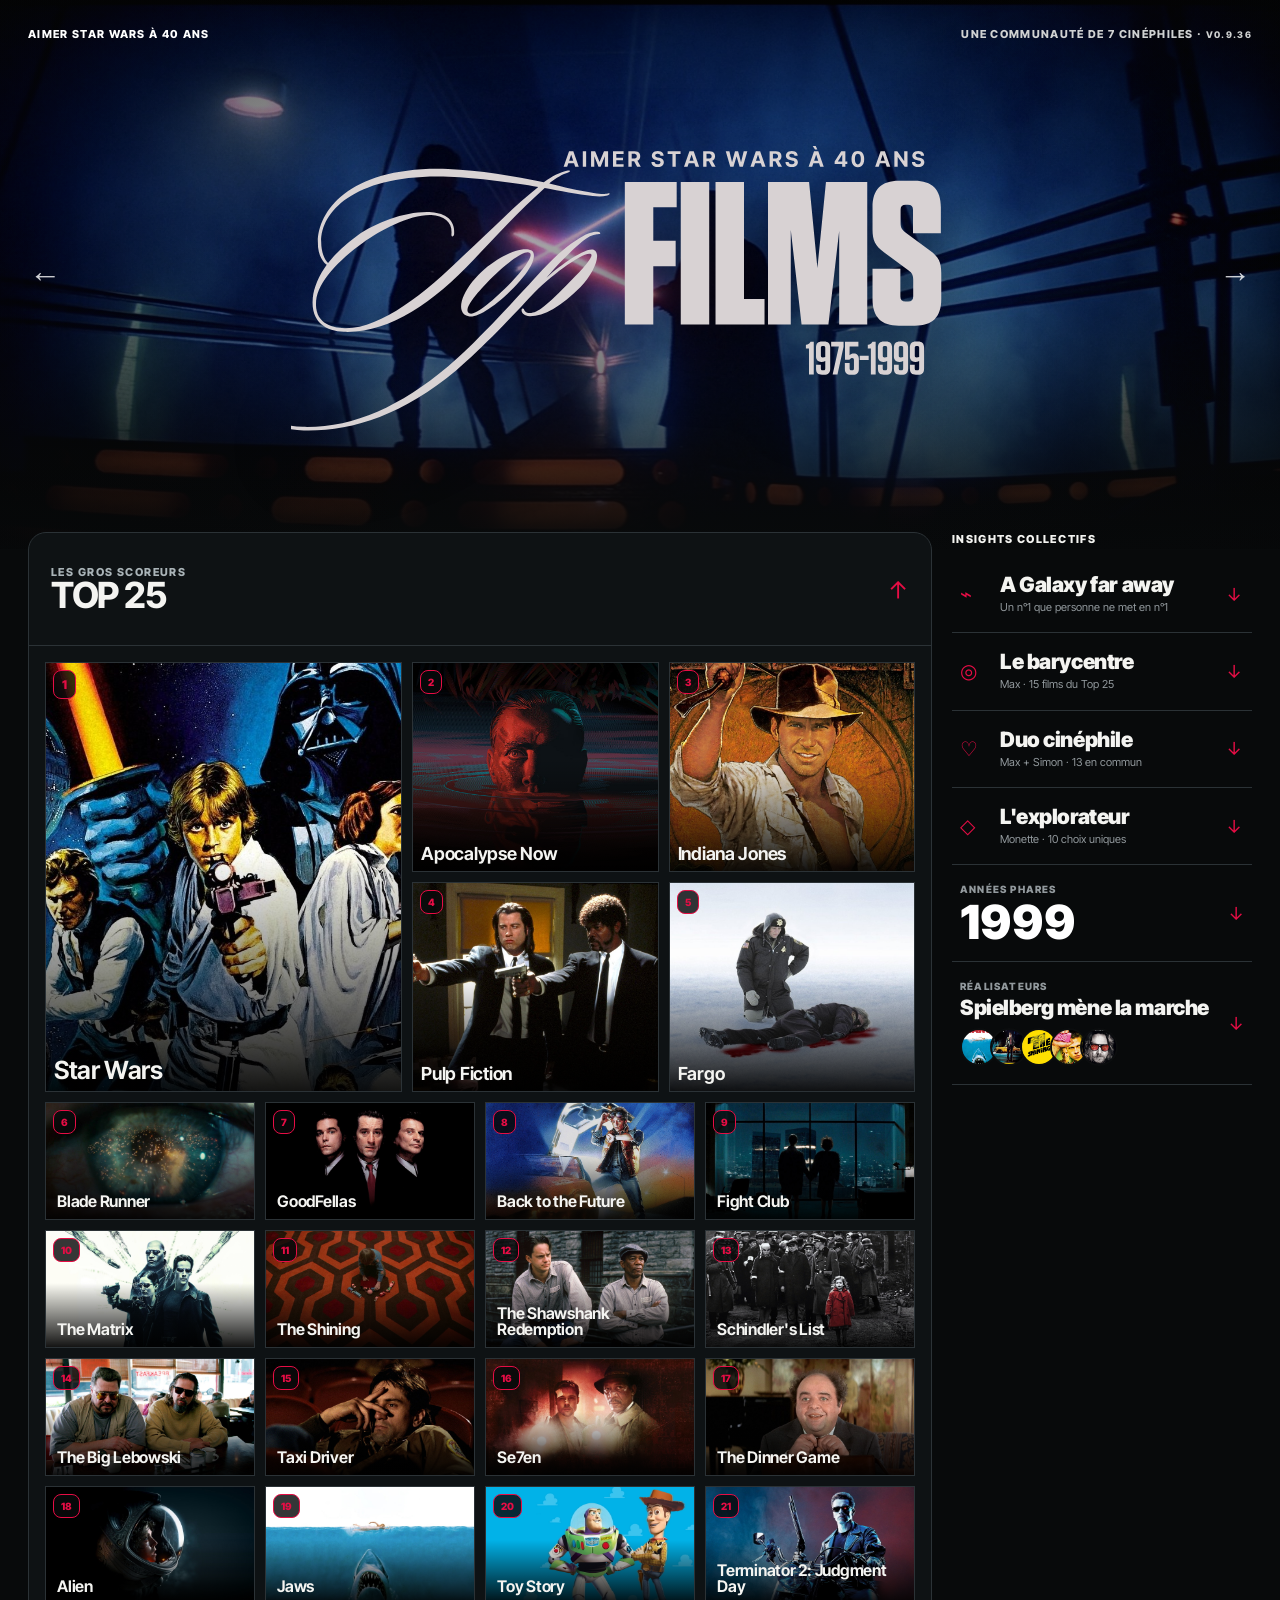
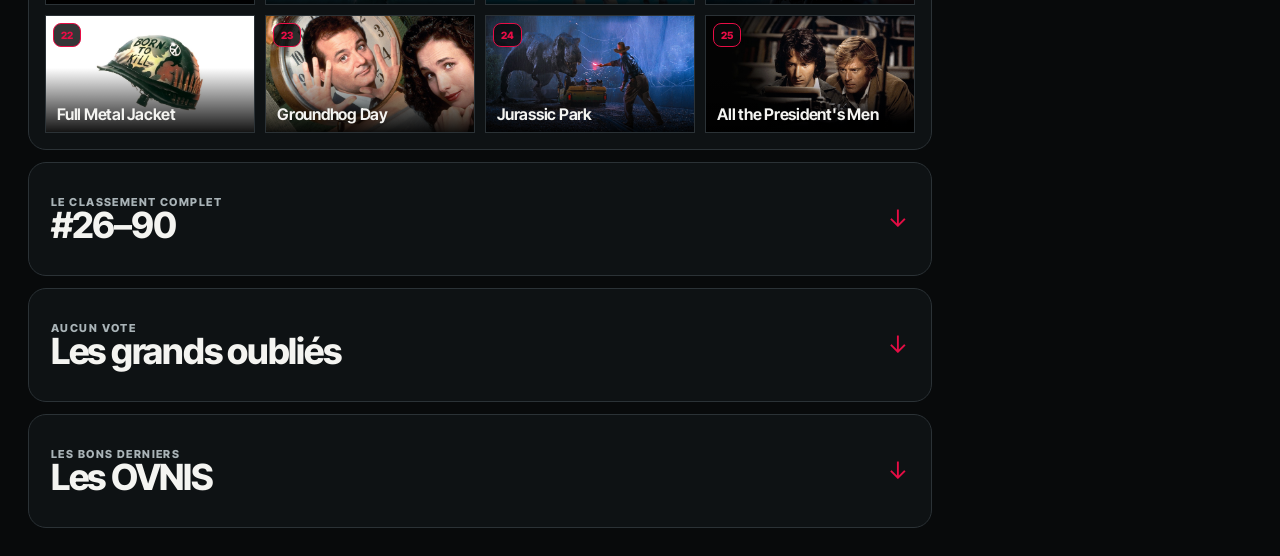
==== commit 27d972fe: "Unify section geometry and seamless era navigation [skip ci]" ====
--- a/1975-1999/index.html
+++ b/1975-1999/index.html
@@ -130,8 +130,9 @@
 
 </style>
 <link rel="stylesheet" href="../assets/1975-mobile-v095.css?v=0.9.35">
+<link rel="stylesheet" href="../assets/era-environment.css">
 </head>
-<body>
+<body data-era="1975">
 <header class="hero" id="eraHero">
   <img class="hero-bg" src="../assets/cinema-hero-1975-1999.jpg" alt="" aria-hidden="true">
   <div class="hero-nav"><span>Aimer Star Wars à 40 ans</span><span>Une communauté de 7 cinéphiles · <small>v0.9.36</small></span></div>
@@ -189,4 +190,5 @@
 hero.addEventListener('pointermove',e=>{if(!eraDrag||eraDrag.id!==e.pointerId)return;eraDrag.dx=e.clientX-eraDrag.x;const dy=e.clientY-eraDrag.y;if(!eraDrag.locked){if(Math.abs(eraDrag.dx)<9&&Math.abs(dy)<9)return;if(Math.abs(dy)>Math.abs(eraDrag.dx)*1.05){eraDrag=null;return}eraDrag.locked=true;hero.classList.add('is-era-dragging')}hero.style.transform=`translate3d(${eraDrag.dx}px,0,0)`;e.preventDefault()},{passive:false});
 function finishEra(){if(!eraDrag)return;const d=eraDrag;eraDrag=null;if(!d.locked){hero.style.removeProperty('transform');return}hero.classList.remove('is-era-dragging');const v=d.dx/Math.max(16,performance.now()-d.t),commit=Math.abs(d.dx)>innerWidth*.16||Math.abs(v)>.55;if(!commit){hero.classList.add('is-era-settling');hero.style.transform='translate3d(0,0,0)';setTimeout(()=>{hero.classList.remove('is-era-settling');hero.style.removeProperty('transform')},240);return}if(reduced.matches){location.href='../';return}const sign=d.dx<0?-1:1;hero.classList.add('is-era-settling');hero.style.transform=`translate3d(${sign*innerWidth}px,0,0)`;setTimeout(()=>location.href='../',175)}hero.addEventListener('pointerup',finishEra);hero.addEventListener('pointercancel',finishEra);
 </script>
+<script src="../scripts/era-environment.js"></script>
 </body></html>
--- a/assets/era-environment.css
+++ b/assets/era-environment.css
@@ -0,0 +1,39 @@
+/* Shared 1975–1999 / 2000–2024 environment */
+@view-transition{navigation:auto}
+html{--era-shift:0px;--era-opacity:1;background:#080a0b}
+body{transition:none}
+body.era-gesture{transform:translate3d(var(--era-shift),0,0);opacity:var(--era-opacity);will-change:transform,opacity}
+body.era-snapback{transition:transform .36s cubic-bezier(.2,.8,.2,1),opacity .28s ease}
+body.era-committing{pointer-events:none;transition:transform .28s cubic-bezier(.32,.72,0,1),opacity .22s ease}
+html[data-era-dir="next"]::view-transition-old(root){animation:era-old-next .24s cubic-bezier(.32,.72,0,1) both}
+html[data-era-dir="next"]::view-transition-new(root){animation:era-new-next .36s cubic-bezier(.16,1,.3,1) both}
+html[data-era-dir="prev"]::view-transition-old(root){animation:era-old-prev .24s cubic-bezier(.32,.72,0,1) both}
+html[data-era-dir="prev"]::view-transition-new(root){animation:era-new-prev .36s cubic-bezier(.16,1,.3,1) both}
+@keyframes era-old-next{to{opacity:.72;transform:translate3d(-12%,0,0) scale(.992)}}
+@keyframes era-new-next{from{opacity:.76;transform:translate3d(12%,0,0) scale(.992)}to{opacity:1;transform:none}}
+@keyframes era-old-prev{to{opacity:.72;transform:translate3d(12%,0,0) scale(.992)}}
+@keyframes era-new-prev{from{opacity:.76;transform:translate3d(-12%,0,0) scale(.992)}to{opacity:1;transform:none}}
+
+/* One navigation language on both eras */
+.era-nav,.era-nav-2000{position:absolute!important;inset:0!important;z-index:30!important;pointer-events:none!important}
+.era-nav a,.era-nav-2000 a,.era-arrow{position:absolute!important;top:50%!important;transform:translateY(-50%)!important;width:58px!important;height:82px!important;display:grid!important;place-items:center!important;pointer-events:auto!important;color:rgba(255,255,255,.82)!important;text-decoration:none!important;font:300 32px/1 'Inter Tight',Inter,Arial,sans-serif!important;-webkit-tap-highlight-color:transparent}
+.era-nav .left,.era-nav-2000 .left,.era-arrow.left{left:16px!important}.era-nav .right,.era-nav-2000 .right,.era-arrow.right{right:16px!important}
+.era-nav a:hover,.era-nav-2000 a:hover,.era-arrow:hover{color:#fff!important}
+
+/* 1975 section geometry: exact match to the 2000 master */
+body[data-era="1975"] .shell{max-width:1450px!important;margin:-70px auto 0!important;padding:28px!important}
+body[data-era="1975"] .layout{grid-template-columns:minmax(0,1fr) 300px!important;gap:20px!important;align-items:start!important;margin-top:25px!important}
+body[data-era="1975"] .stack{gap:12px!important;margin-top:0!important}
+body[data-era="1975"] .section{border-radius:18px!important}
+body[data-era="1975"] .section-head{min-height:112px!important;padding:24px 22px!important;gap:18px!important;align-items:center!important}
+body[data-era="1975"] .section-head>div{display:grid!important;gap:8px!important}
+body[data-era="1975"] .section-head small{margin:0!important;color:#aab4b8!important;font-size:11px!important;font-weight:800!important;letter-spacing:.13em!important;text-transform:uppercase!important}
+body[data-era="1975"] .section-head strong{font:750 36px/.94 'Inter Tight',InterTight,sans-serif!important;letter-spacing:-.035em!important}
+body[data-era="1975"] .section-head i{color:#e60d45!important;font-size:24px!important;transition:transform .46s cubic-bezier(.16,1,.3,1)!important}
+
+/* Preserve the original 1920x1080 SVG but remove its transparent-canvas feel. */
+body[data-era="1975"] .hero-title h1{background-image:url('../assets/header-title-1975-1999.svg')!important;background-repeat:no-repeat!important;background-position:center 51%!important;background-size:149% auto!important;aspect-ratio:1320/580!important;width:min(54.6vw,728px)!important;top:-18px!important}
+
+@media(max-width:1000px){body[data-era="1975"] .layout{grid-template-columns:1fr!important}}
+@media(max-width:700px){.era-nav a,.era-nav-2000 a,.era-arrow{width:44px!important}.era-nav .left,.era-nav-2000 .left,.era-arrow.left{left:5px!important}.era-nav .right,.era-nav-2000 .right,.era-arrow.right{right:5px!important}body[data-era="1975"] .shell{padding:14px!important;margin-top:-70px!important}body[data-era="1975"] .layout{margin-top:25px!important}}
+@media(prefers-reduced-motion:reduce){body.era-gesture,body.era-snapback,body.era-committing{transition:none!important;transform:none!important;opacity:1!important}::view-transition-old(root),::view-transition-new(root){animation:none!important}}
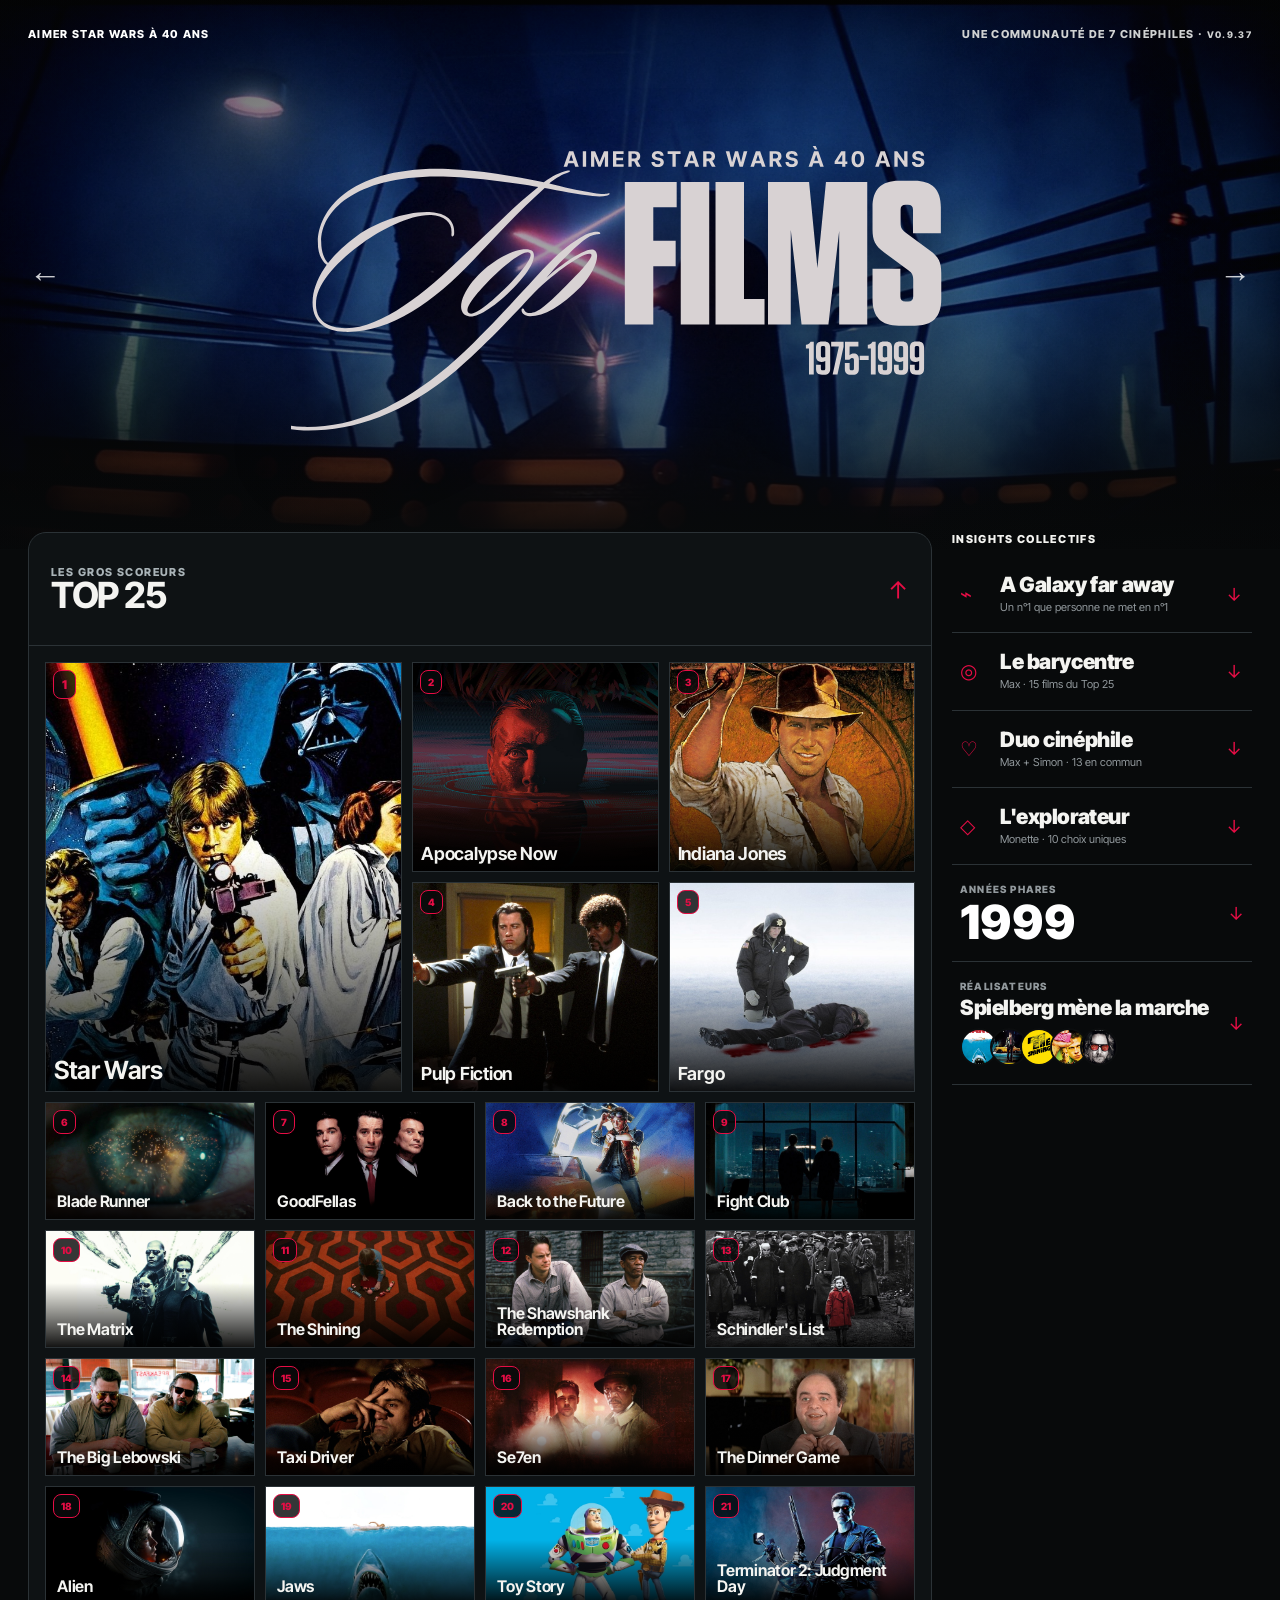
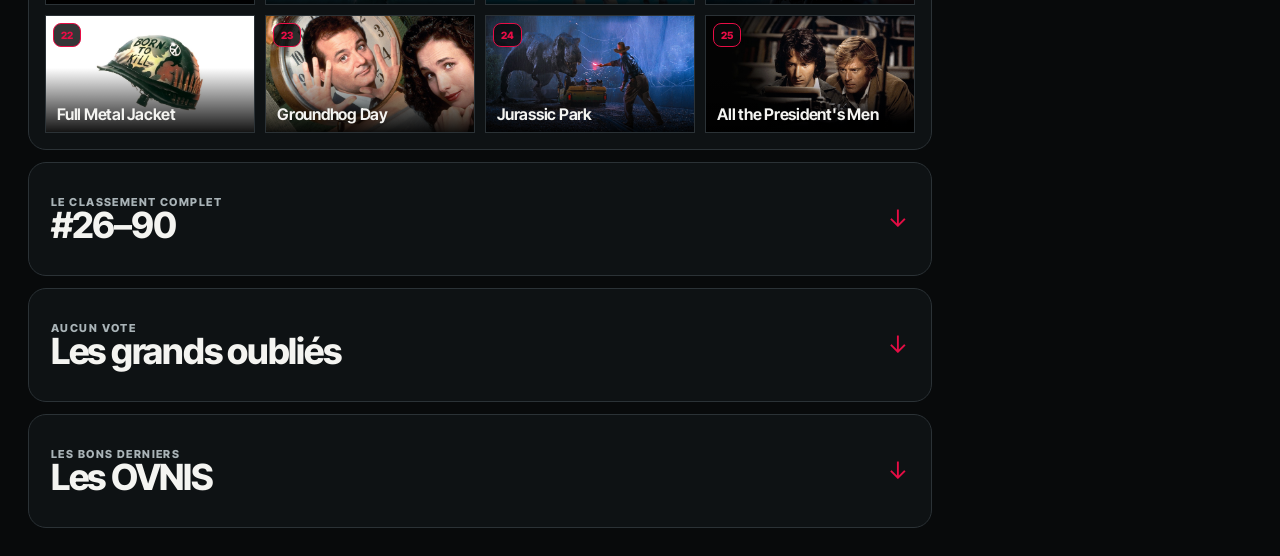
==== commit 94df1008: "Bump 1975 environment to v0.9.37 [skip ci]" ====
--- a/1975-1999/index.html
+++ b/1975-1999/index.html
@@ -71,7 +71,7 @@
 @media(max-width:540px){.hero-bg{top:-2%;left:-2%;width:104%;height:104%;object-position:center 42%;transform:scale(.97)}.grid{grid-template-columns:repeat(3,minmax(0,1fr))}.name{font-size:13px}.top5 .name{font-size:16px}.top5 .tile:first-child .name{font-size:23px}}
 @media(prefers-reduced-motion:reduce){*{scroll-behavior:auto!important}.hero,.modal{transition:none!important}}
 
-/* v0.9.36 canonical 1975–1999 hero artwork — native SVG asset */
+/* v0.9.37 canonical 1975–1999 hero artwork — native SVG asset */
 .hero-title{inset:17% 28px 8%!important}
 .hero-title h1{position:relative!important;top:-18px!important;width:min(54.6vw,728px)!important;max-width:100%!important;aspect-ratio:16/9!important;margin:0!important;background:url('../assets/header-title-1975-1999.svg') center/contain no-repeat center/contain no-repeat!important;font-size:0!important;line-height:0!important;text-shadow:none!important;filter:drop-shadow(0 18px 36px rgba(0,0,0,.58))!important}
 .hero-title h1>span,.hero-title h1>em{opacity:0!important;pointer-events:none!important}
@@ -86,7 +86,7 @@
 @media(max-width:700px){.hero-title{inset:17% 14px 8%!important}.hero-title h1{width:72.8vw!important;top:-8px!important}#top25{grid-template-columns:repeat(2,minmax(0,1fr))!important;gap:8px!important}#top25 .tile{aspect-ratio:16/10!important}#top25 .name{font-size:14px!important}}
 
 
-/* v0.9.36 — make the approved SVG the actual visible hero title */
+/* v0.9.37 — make the approved SVG the actual visible hero title */
 .hero-logo{
   position:absolute!important;
   inset:17% 28px 8%!important;
@@ -114,7 +114,7 @@
 }
 
 
-/* v0.9.36 canonical 1975–1999 hero artwork — native SVG asset */
+/* v0.9.37 canonical 1975–1999 hero artwork — native SVG asset */
 .hero-title{inset:17% 28px 8%!important}
 .hero-title h1{position:relative!important;top:-18px!important;width:min(54.6vw,728px)!important;max-width:100%!important;aspect-ratio:1320/580!important;margin:0!important;background:url('[data-uri]') center/contain no-repeat!important;font-size:0!important;line-height:0!important;text-shadow:none!important;filter:drop-shadow(0 18px 36px rgba(0,0,0,.58))!important}
 .hero-title h1>span,.hero-title h1>em{opacity:0!important;pointer-events:none!important}
@@ -135,7 +135,7 @@
 <body data-era="1975">
 <header class="hero" id="eraHero">
   <img class="hero-bg" src="../assets/cinema-hero-1975-1999.jpg" alt="" aria-hidden="true">
-  <div class="hero-nav"><span>Aimer Star Wars à 40 ans</span><span>Une communauté de 7 cinéphiles · <small>v0.9.36</small></span></div>
+  <div class="hero-nav"><span>Aimer Star Wars à 40 ans</span><span>Une communauté de 7 cinéphiles · <small>v0.9.37</small></span></div>
   <div class="hero-title">
     <h1><span class="hero-title-line">Top films</span><em>1975–1999</em><span class="hero-top-three" id="heroTopThree" aria-label="Les trois premiers films"></span></h1>
   </div>
